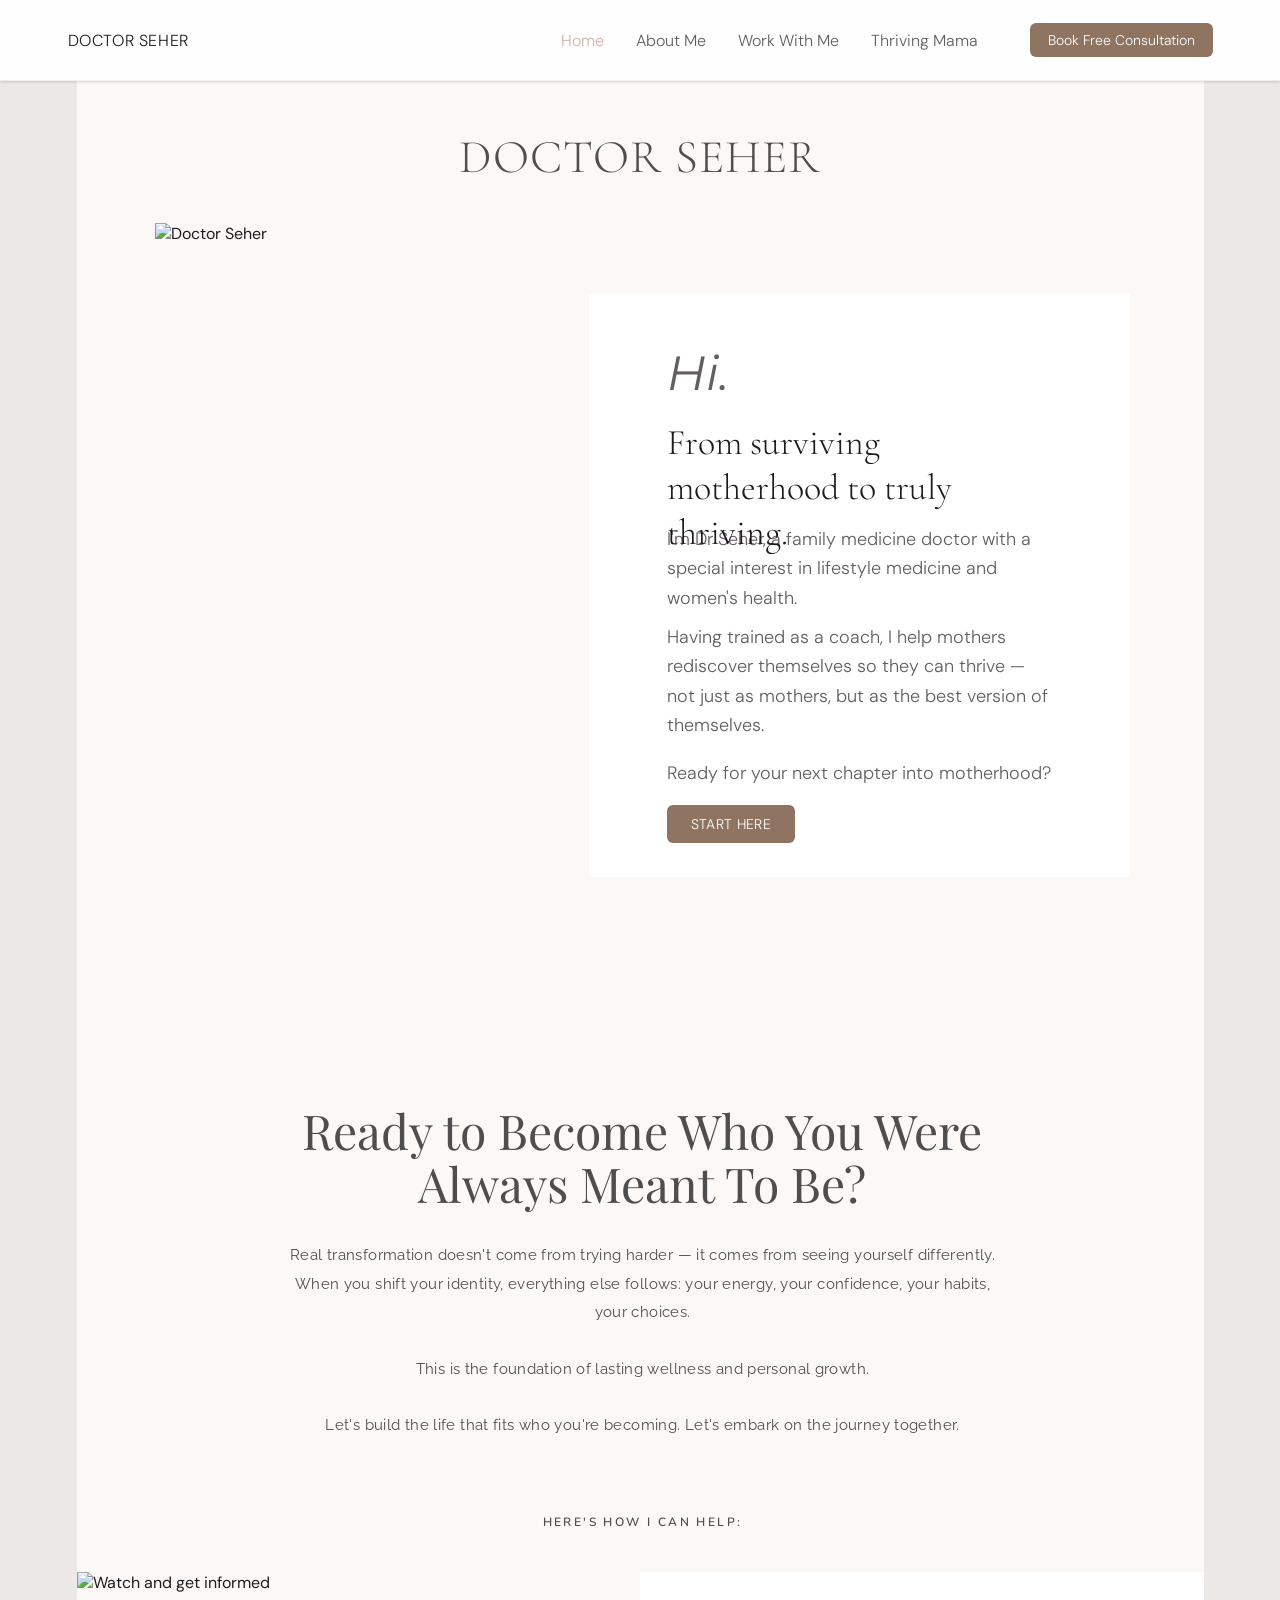
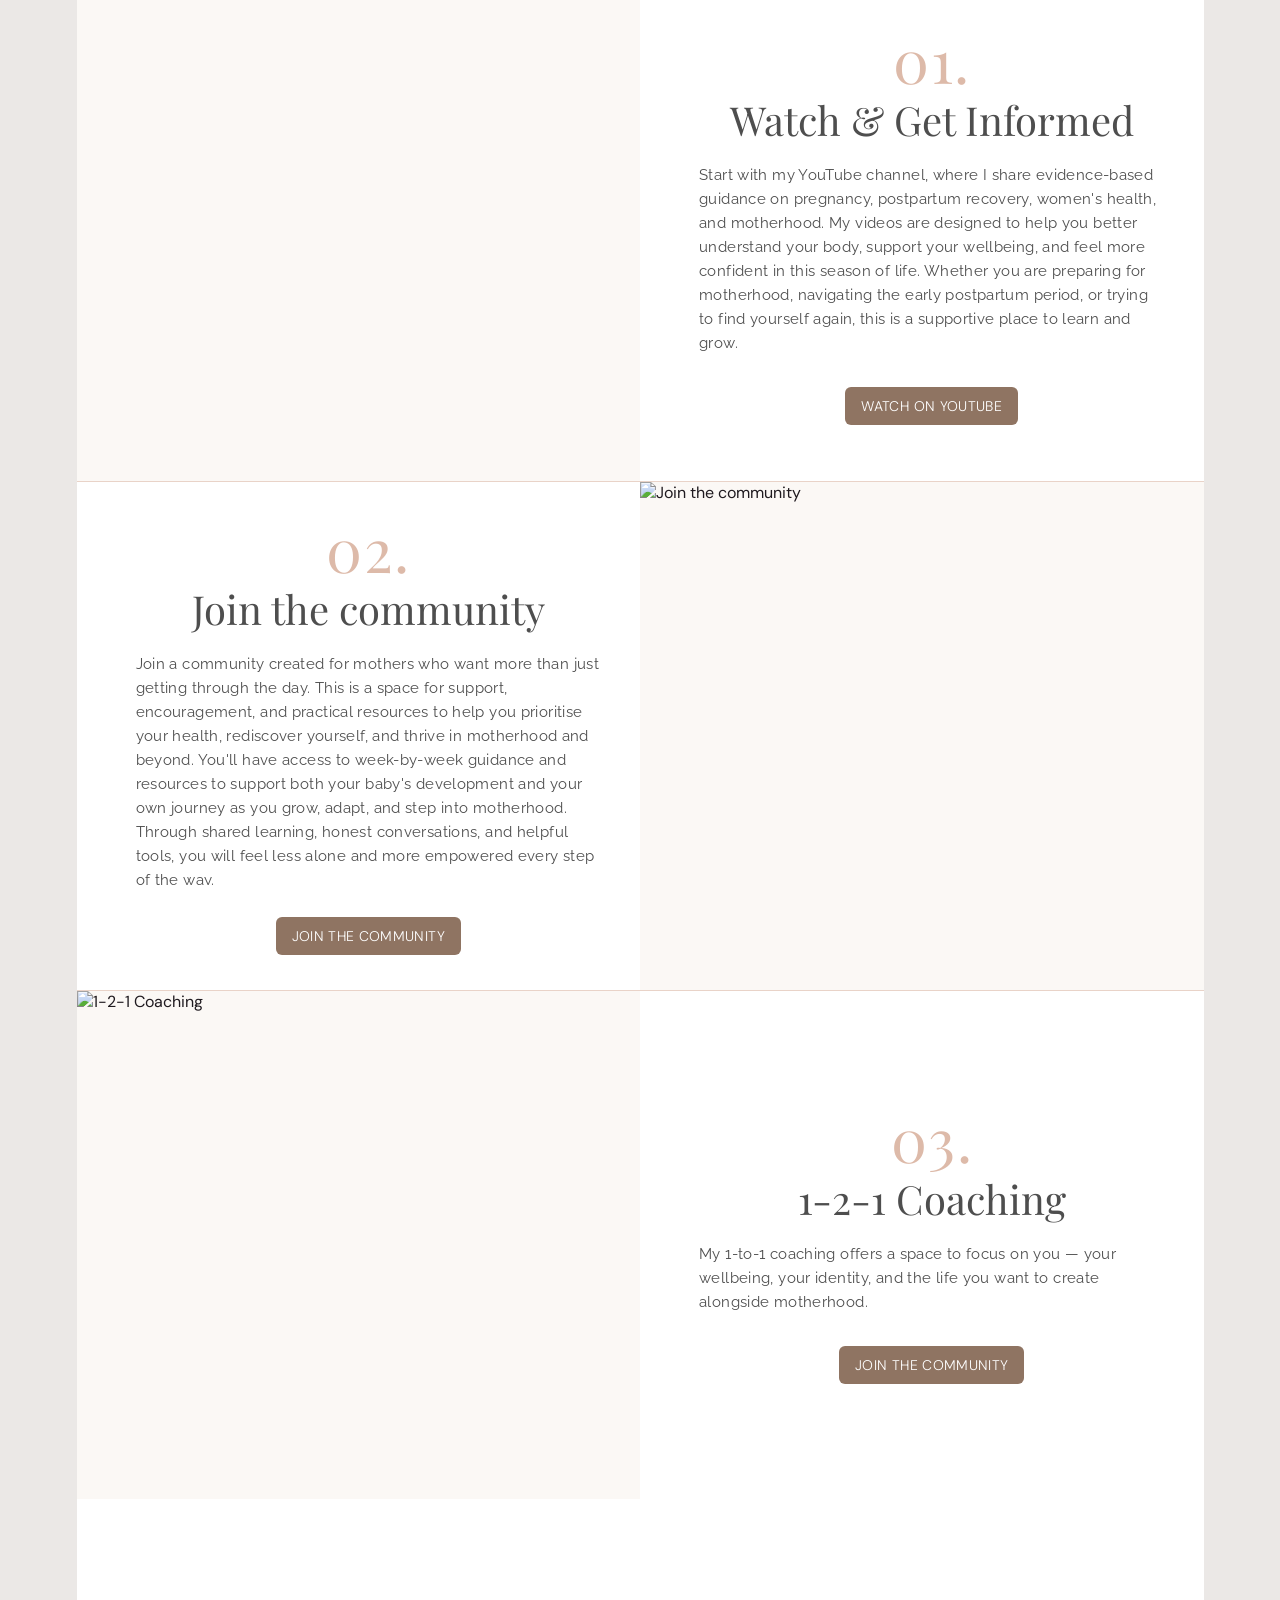
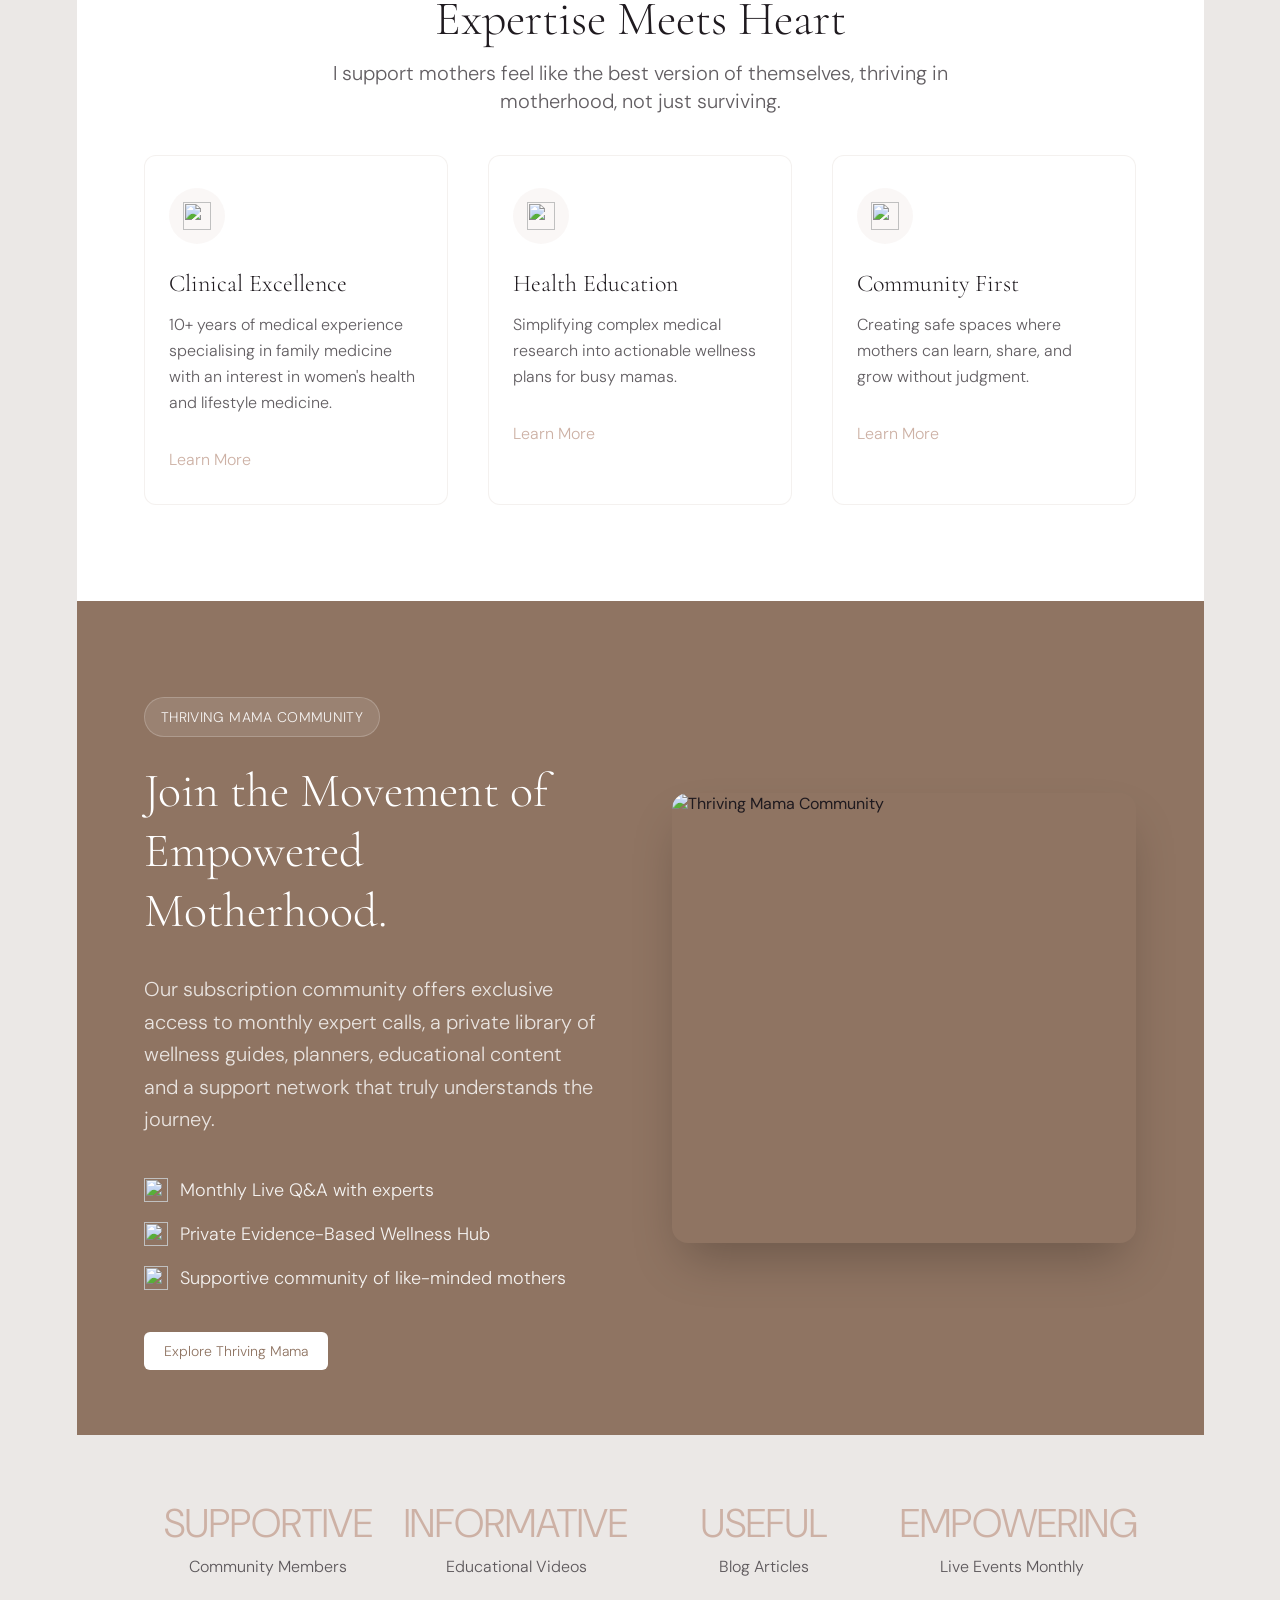
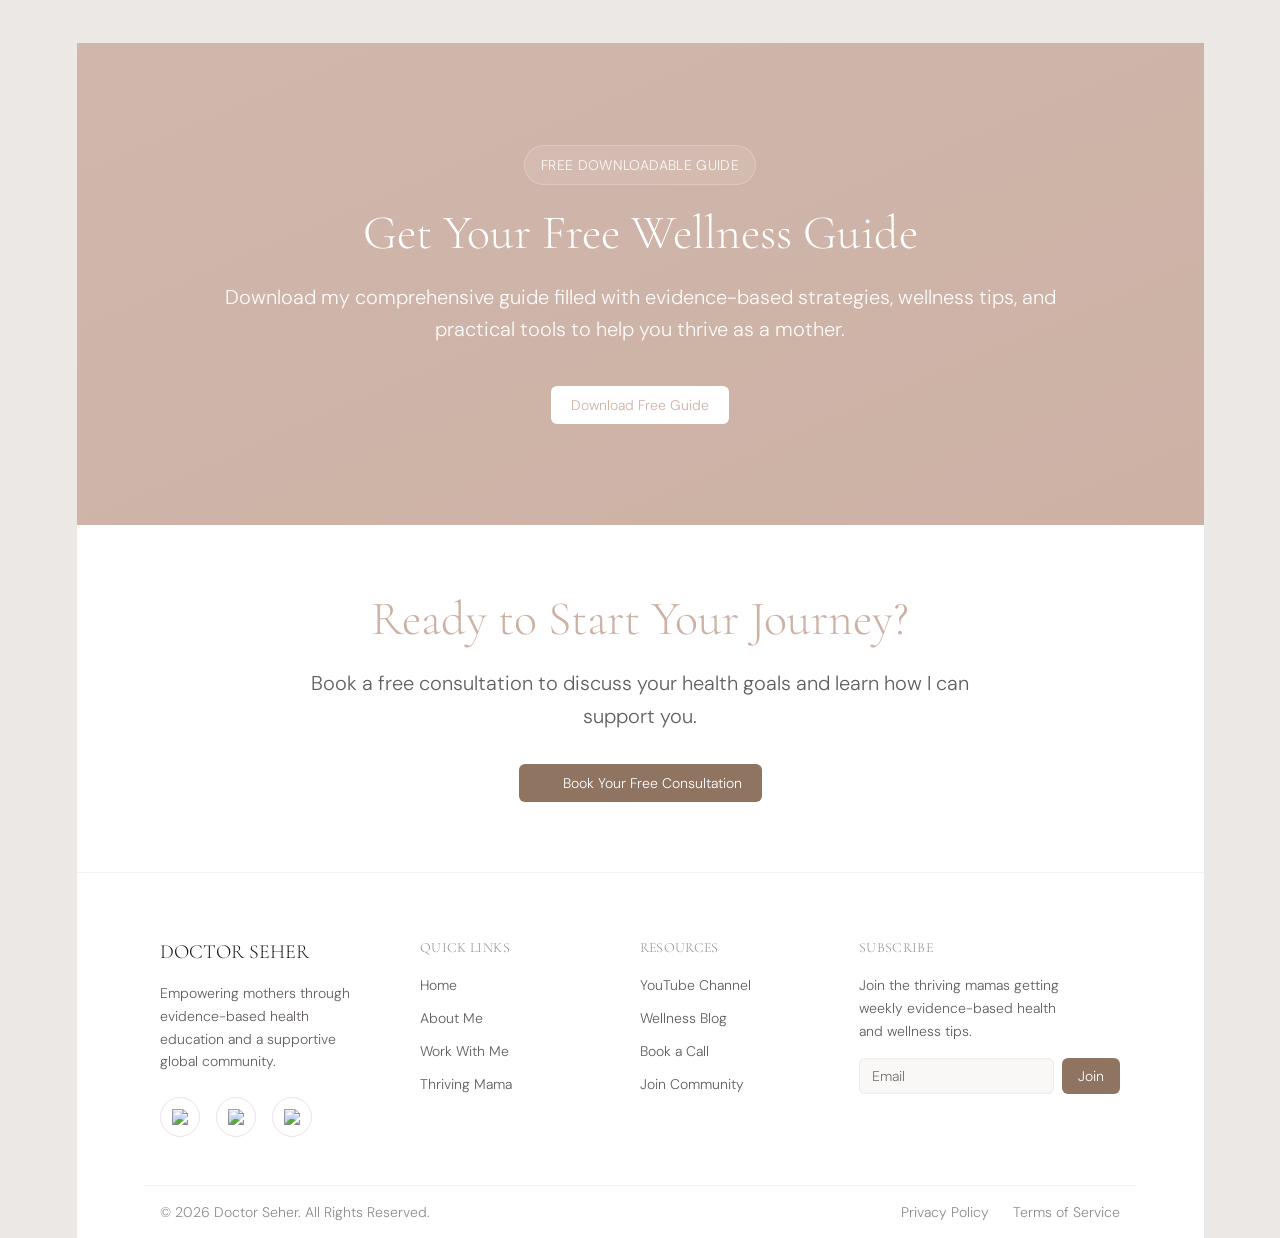
==== index.html @ 3bea87d0 "Add homepage for Doctor Seher website Implements the full homepage from Figma design including navig" ====
<!DOCTYPE html>
<html lang="en">
<head>
  <meta charset="UTF-8">
  <meta name="viewport" content="width=device-width, initial-scale=1.0">
  <title>Doctor Seher</title>
  <link rel="preconnect" href="https://fonts.googleapis.com">
  <link rel="preconnect" href="https://fonts.gstatic.com" crossorigin>
  <link href="https://fonts.googleapis.com/css2?family=Cormorant+Garamond:ital,wght@0,300;0,400;1,300&family=DM+Sans:ital,opsz,wght@0,9..40,300;0,9..40,400;1,9..40,300&family=Montserrat:ital,wght@1,400&family=Nunito:wght@600&family=Playfair+Display:wght@300;400&family=Raleway:wght@400&display=swap" rel="stylesheet">
  <style>
    *, *::before, *::after { margin: 0; padding: 0; box-sizing: border-box; }

    body {
      background: #ebe8e6;
      font-family: 'DM Sans', sans-serif;
      color: #1f1a1f;
    }

    a { text-decoration: none; }

    .page { width: 1127px; margin: 0 auto; }

    /* ── Navigation ─────────────────────────────────── */
    .nav {
      position: sticky;
      top: 0;
      z-index: 100;
      width: 100%;
      height: 81px;
      background: rgba(255,255,255,0.95);
      border-bottom: 1px solid rgba(143,116,98,0.1);
      box-shadow: 0 1px 3px rgba(0,0,0,0.1), 0 1px 2px rgba(0,0,0,0.06);
      display: flex;
      align-items: center;
      padding: 0 67.5px;
    }
    .nav-inner {
      width: 100%;
      display: flex;
      align-items: center;
      justify-content: space-between;
    }
    .nav-logo {
      font-family: 'DM Sans', sans-serif;
      font-weight: 300;
      font-size: 16px;
      color: #1f1a1f;
      letter-spacing: 0.6px;
    }
    .nav-links {
      display: flex;
      align-items: center;
      gap: 32px;
    }
    .nav-link {
      font-family: 'DM Sans', sans-serif;
      font-weight: 300;
      font-size: 16px;
      color: rgba(31,26,31,0.7);
    }
    .nav-link.active { color: #cdb1a5; }
    .nav-link-icon {
      display: flex;
      align-items: center;
      gap: 4px;
      font-family: 'DM Sans', sans-serif;
      font-weight: 300;
      font-size: 16px;
      color: rgba(31,26,31,0.7);
    }
    .nav-link-icon img { width: 16px; height: 16px; }
    .nav-cta {
      background: #8f7462;
      color: white;
      font-family: 'DM Sans', sans-serif;
      font-weight: 300;
      font-size: 14px;
      padding: 8px 18px;
      border-radius: 6px;
      white-space: nowrap;
    }

    /* ── Hero ────────────────────────────────────────── */
    .hero {
      height: 954px;
      background: #fbf8f5;
      display: flex;
      align-items: center;
      justify-content: center;
      overflow: hidden;
    }
    .hero-inner {
      position: relative;
      width: 1200px;
      height: 954px;
      flex-shrink: 0;
    }
    .hero-photo {
      position: absolute;
      left: 114.5px;
      top: 142px;
      width: 536px;
      height: 811px;
      overflow: hidden;
    }
    .hero-photo img {
      width: 100%;
      height: 100%;
      object-fit: cover;
    }
    .hero-site-name {
      position: absolute;
      left: 393px;
      top: 47px;
      width: 414px;
      text-align: center;
      font-family: 'Cormorant Garamond', serif;
      font-weight: 300;
      font-size: 47px;
      line-height: 58px;
      color: #4e4e4e;
      letter-spacing: 1.175px;
      text-transform: uppercase;
    }
    .hero-card {
      position: absolute;
      left: 548.5px;
      top: 213px;
      width: 541px;
      height: 583px;
      background: white;
      display: flex;
      align-items: center;
      justify-content: center;
    }
    .hero-card-content {
      position: relative;
      width: 480px;
      height: 571px;
    }
    .hero-hi {
      position: absolute;
      left: 48px;
      top: 49px;
      font-family: 'Montserrat', sans-serif;
      font-style: italic;
      font-size: 48px;
      line-height: 48px;
      color: rgba(31,26,31,0.7);
    }
    .hero-h2 {
      position: absolute;
      left: 47.5px;
      top: 120px;
      width: 384px;
      font-family: 'Cormorant Garamond', serif;
      font-weight: 300;
      font-size: 36px;
      line-height: 45px;
      color: #1f1a1f;
    }
    .hero-p1 {
      position: absolute;
      left: 47.5px;
      top: 225px;
      width: 378px;
      font-family: 'DM Sans', sans-serif;
      font-weight: 300;
      font-size: 18px;
      line-height: 29.25px;
      color: rgba(31,26,31,0.7);
    }
    .hero-p2 {
      position: absolute;
      left: 48px;
      top: 323px;
      width: 384px;
      font-family: 'DM Sans', sans-serif;
      font-weight: 300;
      font-size: 18px;
      line-height: 29.25px;
      color: rgba(31,26,31,0.7);
    }
    .hero-cta-label {
      position: absolute;
      left: 47.5px;
      top: 459px;
      font-family: 'DM Sans', sans-serif;
      font-weight: 300;
      font-size: 18px;
      line-height: 29.25px;
      color: rgba(31,26,31,0.7);
      white-space: nowrap;
    }
    .hero-btn {
      position: absolute;
      left: 47.5px;
      top: 505px;
      background: #8f7462;
      border-radius: 6px;
      padding: 10px 24px;
      color: white;
      font-family: 'DM Sans', sans-serif;
      font-weight: 300;
      font-size: 14px;
      letter-spacing: 0.35px;
      text-transform: uppercase;
      display: inline-block;
    }

    /* ── Intro ───────────────────────────────────────── */
    .intro {
      height: 537px;
      background: #fbf8f5;
      display: flex;
      align-items: center;
      justify-content: center;
    }
    .intro-inner {
      position: relative;
      width: 1200px;
      height: 537px;
      flex-shrink: 0;
    }
    .intro-h3 {
      position: absolute;
      left: 222px;
      top: 69px;
      width: 760px;
      text-align: center;
      font-family: 'Playfair Display', serif;
      font-weight: 400;
      font-size: 48px;
      line-height: 52.8px;
      color: #4e4e4e;
    }
    .intro-body {
      position: absolute;
      left: 247px;
      top: 206px;
      width: 711px;
      text-align: center;
      font-family: 'Raleway', sans-serif;
      font-size: 15px;
      letter-spacing: 0.375px;
      color: #4e4e4e;
    }
    .intro-body p { line-height: 28.5px; margin-bottom: 28px; }
    .intro-body p:last-child { margin-bottom: 0; }
    .intro-label {
      position: absolute;
      left: 485px;
      top: 478px;
      width: 235px;
      text-align: center;
      font-family: 'Nunito', sans-serif;
      font-weight: 600;
      font-size: 12px;
      color: #4e4e4e;
      letter-spacing: 2.4px;
      text-transform: uppercase;
      line-height: 19.2px;
    }

    /* ── Services ────────────────────────────────────── */
    .services {
      background: #fbf8f5;
      overflow: hidden;
    }

    /* Service row: alternating image + text panel */
    .service-row {
      display: flex;
      width: 100%;
      height: 509px;
      position: relative;
    }
    .service-row + .service-row { border-top: 1px solid #e9d3c8; }

    .service-panel {
      width: 50%;
      height: 509px;
      overflow: hidden;
      position: relative;
    }
    .service-panel img {
      width: 100%;
      height: 100%;
      object-fit: cover;
    }
    .service-text-panel {
      width: 50%;
      height: 509px;
      background: white;
      position: relative;
      display: flex;
      flex-direction: column;
      justify-content: center;
      padding: 36px 39px 36px 59px;
    }
    .service-number {
      font-family: 'Playfair Display', serif;
      font-size: 60px;
      line-height: 60px;
      color: #ddbaa9;
      letter-spacing: 1.5px;
      text-align: center;
      margin-bottom: 8px;
    }
    .service-title {
      font-family: 'Playfair Display', serif;
      font-weight: 300;
      font-size: 40px;
      line-height: 46px;
      color: #4e4e4e;
      text-align: center;
      margin-bottom: 20px;
    }
    .service-body {
      font-family: 'Raleway', sans-serif;
      font-size: 15px;
      line-height: 24px;
      color: #4e4e4e;
      letter-spacing: 0.375px;
      margin-bottom: 32px;
      overflow: hidden;
    }
    .service-btn {
      display: inline-block;
      align-self: center;
      background: #8f7462;
      border-radius: 6px;
      padding: 10px 16px;
      color: white;
      font-family: 'DM Sans', sans-serif;
      font-weight: 300;
      font-size: 14px;
      letter-spacing: 0.35px;
      text-transform: uppercase;
      text-align: center;
    }

    /* ── Expertise Section ───────────────────────────── */
    .expertise {
      background: white;
      padding: 96px 67.5px;
    }
    .expertise-header {
      text-align: center;
      margin-bottom: 40px;
    }
    .expertise-header h2 {
      font-family: 'Cormorant Garamond', serif;
      font-weight: 300;
      font-size: 48px;
      line-height: 48px;
      color: #1f1a1f;
      margin-bottom: 16px;
    }
    .expertise-header p {
      font-family: 'DM Sans', sans-serif;
      font-weight: 300;
      font-size: 20px;
      line-height: 28px;
      color: rgba(31,26,31,0.7);
      max-width: 653px;
      margin: 0 auto;
    }
    .cards {
      display: flex;
      gap: 40px;
    }
    .card {
      flex: 1;
      border: 1px solid rgba(143,116,98,0.1);
      border-radius: 12px;
      padding: 32px 24px;
      background: white;
      min-height: 312px;
      position: relative;
    }
    .card-icon {
      width: 56px;
      height: 56px;
      background: rgba(205,177,165,0.1);
      border-radius: 50%;
      display: flex;
      align-items: center;
      justify-content: center;
      margin-bottom: 24px;
    }
    .card-icon img { width: 28px; height: 28px; }
    .card h3 {
      font-family: 'Cormorant Garamond', serif;
      font-weight: 300;
      font-size: 24px;
      line-height: 32px;
      color: #1f1a1f;
      margin-bottom: 12px;
    }
    .card p {
      font-family: 'DM Sans', sans-serif;
      font-weight: 300;
      font-size: 16px;
      line-height: 26px;
      color: rgba(31,26,31,0.7);
      margin-bottom: 32px;
    }
    .card-link {
      display: inline-flex;
      align-items: center;
      gap: 4px;
      font-family: 'DM Sans', sans-serif;
      font-weight: 300;
      font-size: 16px;
      line-height: 24px;
      color: #cdb1a5;
    }
    .card-link img { width: 16px; height: 16px; }

    /* ── Thriving Mama Section ───────────────────────── */
    .thriving {
      background: #8f7462;
      position: relative;
      height: 834px;
      overflow: hidden;
    }
    .thriving-content {
      position: absolute;
      left: 67.5px;
      top: 96px;
      width: 464px;
    }
    .badge {
      display: inline-block;
      background: rgba(255,255,255,0.1);
      border: 1px solid rgba(255,255,255,0.2);
      border-radius: 9999px;
      padding: 10px 16px;
      font-family: 'DM Sans', sans-serif;
      font-weight: 300;
      font-size: 14px;
      color: rgba(255,255,255,0.9);
      letter-spacing: 0.35px;
      white-space: nowrap;
      margin-bottom: 24px;
    }
    .thriving h2 {
      font-family: 'Cormorant Garamond', serif;
      font-weight: 300;
      font-size: 48px;
      line-height: 60px;
      color: white;
      width: 406px;
      margin-bottom: 32px;
    }
    .thriving-desc {
      font-family: 'DM Sans', sans-serif;
      font-weight: 300;
      font-size: 20px;
      line-height: 32.5px;
      color: rgba(255,255,255,0.8);
      width: 453px;
      margin-bottom: 40px;
    }
    .thriving-list {
      list-style: none;
      display: flex;
      flex-direction: column;
      gap: 16px;
      margin-bottom: 40px;
    }
    .thriving-list li {
      display: flex;
      align-items: center;
      gap: 12px;
      font-family: 'DM Sans', sans-serif;
      font-weight: 300;
      font-size: 18px;
      line-height: 28px;
      color: rgba(255,255,255,0.9);
    }
    .thriving-list li img { width: 24px; height: 24px; flex-shrink: 0; }
    .btn-white {
      display: inline-block;
      background: white;
      border-radius: 6px;
      padding: 10px 20px;
      color: #8f7462;
      font-family: 'DM Sans', sans-serif;
      font-weight: 300;
      font-size: 14px;
    }
    .thriving-image {
      position: absolute;
      right: 67.5px;
      top: 192px;
      width: 464px;
      height: 450px;
      border-radius: 16px;
      overflow: hidden;
      box-shadow: 0 25px 50px -12px rgba(0,0,0,0.25);
    }
    .thriving-image img {
      width: 100%;
      height: 100%;
      object-fit: cover;
    }

    /* ── Stats ───────────────────────────────────────── */
    .stats {
      background: #ebe8e6;
      height: 208px;
      display: flex;
      align-items: center;
      justify-content: space-around;
      padding: 0 67.5px;
    }
    .stat { text-align: center; width: 224px; }
    .stat-value {
      font-family: 'DM Sans', sans-serif;
      font-weight: 300;
      font-size: 40px;
      line-height: 48px;
      color: #cdb1a5;
      margin-bottom: 8px;
    }
    .stat-label {
      font-family: 'DM Sans', sans-serif;
      font-weight: 300;
      font-size: 16px;
      line-height: 24px;
      color: rgba(31,26,31,0.7);
    }

    /* ── Free Guide ──────────────────────────────────── */
    .guide {
      background: linear-gradient(156.84deg, rgba(205,177,165,0.9) 0%, rgb(205,177,165) 100%);
      padding: 96px 115.5px;
      text-align: center;
      min-height: 482px;
      display: flex;
      flex-direction: column;
      align-items: center;
      justify-content: center;
    }
    .guide-badge {
      display: inline-block;
      background: rgba(255,255,255,0.1);
      border: 1px solid rgba(255,255,255,0.2);
      border-radius: 9999px;
      padding: 10px 16px;
      font-family: 'DM Sans', sans-serif;
      font-weight: 300;
      font-size: 14px;
      color: rgba(255,255,255,0.9);
      letter-spacing: 0.35px;
      margin-bottom: 24px;
    }
    .guide h2 {
      font-family: 'Cormorant Garamond', serif;
      font-weight: 300;
      font-size: 48px;
      line-height: 48px;
      color: white;
      margin-bottom: 24px;
    }
    .guide p {
      font-family: 'DM Sans', sans-serif;
      font-weight: 300;
      font-size: 20px;
      line-height: 32.5px;
      color: white;
      max-width: 836px;
      margin: 0 auto 40px;
      opacity: 0.95;
    }
    .btn-white-pink {
      display: inline-block;
      background: white;
      border-radius: 6px;
      padding: 10px 20px;
      color: #cdb1a5;
      font-family: 'DM Sans', sans-serif;
      font-weight: 300;
      font-size: 14px;
    }

    /* ── CTA ─────────────────────────────────────────── */
    .cta {
      background: white;
      min-height: 347px;
      display: flex;
      flex-direction: column;
      align-items: center;
      justify-content: center;
      text-align: center;
      padding: 64px 67.5px;
    }
    .cta h2 {
      font-family: 'Cormorant Garamond', serif;
      font-weight: 300;
      font-size: 48px;
      line-height: 48px;
      color: #cdb1a5;
      margin-bottom: 24px;
    }
    .cta p {
      font-family: 'DM Sans', sans-serif;
      font-weight: 300;
      font-size: 20px;
      line-height: 32.5px;
      color: rgba(31,26,31,0.7);
      max-width: 661px;
      margin-bottom: 32px;
    }
    .btn-brown {
      display: inline-flex;
      align-items: center;
      gap: 8px;
      background: #8f7462;
      border-radius: 6px;
      padding: 10px 20px;
      color: white;
      font-family: 'DM Sans', sans-serif;
      font-weight: 300;
      font-size: 14px;
      white-space: nowrap;
    }
    .btn-brown img { width: 16px; height: 16px; }

    /* ── Footer ──────────────────────────────────────── */
    .footer {
      background: white;
      border-top: 1px solid rgba(143,116,98,0.1);
      padding: 65px 67.5px 0;
    }
    .footer-top {
      display: flex;
      gap: 48px;
      padding: 0 16px 48px;
    }
    .footer-brand { width: 212px; flex-shrink: 0; }
    .footer-brand-name {
      font-family: 'Cormorant Garamond', serif;
      font-weight: 300;
      font-size: 20px;
      line-height: 28px;
      color: #1f1a1f;
      margin-bottom: 16px;
    }
    .footer-brand-text {
      font-family: 'DM Sans', sans-serif;
      font-weight: 300;
      font-size: 14px;
      line-height: 22.75px;
      color: rgba(31,26,31,0.7);
      width: 190px;
      margin-bottom: 24px;
    }
    .footer-socials { display: flex; gap: 16px; }
    .footer-social {
      width: 40px;
      height: 40px;
      border: 1px solid rgba(143,116,98,0.2);
      border-radius: 50%;
      display: flex;
      align-items: center;
      justify-content: center;
    }
    .footer-social img { width: 16px; height: 16px; }
    .footer-col { flex: 1; }
    .footer-col-title {
      font-family: 'Cormorant Garamond', serif;
      font-weight: 300;
      font-size: 14px;
      line-height: 20px;
      color: rgba(31,26,31,0.5);
      letter-spacing: 0.35px;
      text-transform: uppercase;
      margin-bottom: 16px;
    }
    .footer-links { list-style: none; display: flex; flex-direction: column; gap: 12px; }
    .footer-links a {
      font-family: 'DM Sans', sans-serif;
      font-weight: 300;
      font-size: 14px;
      line-height: 20px;
      color: rgba(31,26,31,0.7);
    }
    .footer-subscribe-text {
      font-family: 'DM Sans', sans-serif;
      font-weight: 300;
      font-size: 14px;
      line-height: 22.75px;
      color: rgba(31,26,31,0.7);
      width: 212px;
      margin-bottom: 16px;
    }
    .footer-form { display: flex; gap: 8px; }
    .footer-input {
      flex: 1;
      height: 36px;
      background: #faf8f6;
      border: 1px solid rgba(205,177,165,0.2);
      border-radius: 6px;
      padding: 4px 12px;
      font-family: 'DM Sans', sans-serif;
      font-weight: 300;
      font-size: 14px;
      color: #1f1a1f;
      outline: none;
    }
    .footer-submit {
      background: #8f7462;
      border: none;
      border-radius: 6px;
      padding: 8px 16px;
      color: white;
      font-family: 'DM Sans', sans-serif;
      font-weight: 300;
      font-size: 14px;
      cursor: pointer;
    }
    .footer-bottom {
      border-top: 1px solid rgba(143,116,98,0.1);
      padding: 16px 16px;
      display: flex;
      justify-content: space-between;
      align-items: center;
    }
    .footer-copy {
      font-family: 'DM Sans', sans-serif;
      font-weight: 300;
      font-size: 14px;
      line-height: 20px;
      color: rgba(31,26,31,0.5);
    }
    .footer-legal { display: flex; gap: 24px; }
    .footer-legal a {
      font-family: 'DM Sans', sans-serif;
      font-weight: 300;
      font-size: 14px;
      line-height: 20px;
      color: rgba(31,26,31,0.5);
    }
  </style>
</head>
<body>

<!-- Navigation -->
<nav class="nav">
  <div class="nav-inner">
    <a href="#" class="nav-logo">DOCTOR SEHER</a>
    <div class="nav-links">
      <a href="#" class="nav-link active">Home</a>
      <a href="#" class="nav-link">About Me</a>
      <a href="#" class="nav-link">Work With Me</a>
      <span class="nav-link-icon">
        Thriving Mama
        <img src="https://www.figma.com/api/mcp/asset/64d3b38a-44be-4c57-8cdf-ad52d27dc9a1" alt="">
      </span>
      <a href="#" class="nav-cta">Book Free Consultation</a>
    </div>
  </div>
</nav>

<div class="page">

  <!-- Hero -->
  <section class="hero">
    <div class="hero-inner">
      <div class="hero-photo">
        <img src="https://www.figma.com/api/mcp/asset/5a1dff4b-1595-4fda-b20a-e1faed4e89bb" alt="Doctor Seher">
      </div>
      <div class="hero-site-name">DOCTOR SEHER</div>
      <div class="hero-card">
        <div class="hero-card-content">
          <p class="hero-hi">Hi.</p>
          <p class="hero-h2">From surviving motherhood to truly thriving.</p>
          <p class="hero-p1">I'm Dr Seher, a family medicine doctor with a special interest in lifestyle medicine and women's health.</p>
          <p class="hero-p2">Having trained as a coach, I help mothers rediscover themselves so they can thrive — not just as mothers, but as the best version of themselves.</p>
          <p class="hero-cta-label">Ready for your next chapter into motherhood?</p>
          <a href="#" class="hero-btn">Start Here</a>
        </div>
      </div>
    </div>
  </section>

  <!-- Intro -->
  <section class="intro">
    <div class="intro-inner">
      <h2 class="intro-h3">Ready to Become Who You Were<br>Always Meant To Be?</h2>
      <div class="intro-body">
        <p>Real transformation doesn't come from trying harder — it comes from seeing yourself differently.<br>
        When you shift your identity, everything else follows: your energy, your confidence, your habits, your choices.</p>
        <p>This is the foundation of lasting wellness and personal growth.</p>
        <p>Let's build the life that fits who you're becoming. Let's embark on the journey together.</p>
      </div>
      <p class="intro-label">HERE'S HOW I CAN HELP:</p>
    </div>
  </section>

  <!-- Services -->
  <section class="services">
    <!-- 01: Watch & Get Informed -->
    <div class="service-row">
      <div class="service-panel">
        <img src="https://www.figma.com/api/mcp/asset/02c8b585-e8e2-4948-a90f-c40a31fa6b47" alt="Watch and get informed">
      </div>
      <div class="service-text-panel">
        <p class="service-number">01.</p>
        <p class="service-title">Watch &amp; Get Informed</p>
        <p class="service-body">Start with my YouTube channel, where I share evidence-based guidance on pregnancy, postpartum recovery, women's health, and motherhood. My videos are designed to help you better understand your body, support your wellbeing, and feel more confident in this season of life. Whether you are preparing for motherhood, navigating the early postpartum period, or trying to find yourself again, this is a supportive place to learn and grow.</p>
        <a href="#" class="service-btn">WATCH ON YOUTUBE</a>
      </div>
    </div>

    <!-- 02: Join the Community -->
    <div class="service-row">
      <div class="service-text-panel">
        <p class="service-number">02.</p>
        <p class="service-title">Join the community</p>
        <p class="service-body">Join a community created for mothers who want more than just getting through the day. This is a space for support, encouragement, and practical resources to help you prioritise your health, rediscover yourself, and thrive in motherhood and beyond. You'll have access to week-by-week guidance and resources to support both your baby's development and your own journey as you grow, adapt, and step into motherhood. Through shared learning, honest conversations, and helpful tools, you will feel less alone and more empowered every step of the way.</p>
        <a href="#" class="service-btn">JOIN THE COMMUNITY</a>
      </div>
      <div class="service-panel">
        <img src="https://www.figma.com/api/mcp/asset/c2bc5699-2acc-48e2-b9da-c254c1e3523d" alt="Join the community">
      </div>
    </div>

    <!-- 03: 1-2-1 Coaching -->
    <div class="service-row">
      <div class="service-panel">
        <img src="https://www.figma.com/api/mcp/asset/68bca47c-1f6e-4c69-823a-0e711152a8a1" alt="1-2-1 Coaching">
      </div>
      <div class="service-text-panel">
        <p class="service-number">03.</p>
        <p class="service-title">1-2-1 Coaching</p>
        <p class="service-body">My 1-to-1 coaching offers a space to focus on you — your wellbeing, your identity, and the life you want to create alongside motherhood.</p>
        <a href="#" class="service-btn">JOIN THE COMMUNITY</a>
      </div>
    </div>
  </section>

  <!-- Expertise -->
  <section class="expertise">
    <div class="expertise-header">
      <h2>Expertise Meets Heart</h2>
      <p>I support mothers feel like the best version of themselves, thriving in motherhood, not just surviving.</p>
    </div>
    <div class="cards">
      <div class="card">
        <div class="card-icon">
          <img src="https://www.figma.com/api/mcp/asset/6da632bd-54d4-4cac-bf27-6a68f2fce296" alt="">
        </div>
        <h3>Clinical Excellence</h3>
        <p>10+ years of medical experience specialising in family medicine with an interest in women's health and lifestyle medicine.</p>
        <a href="#" class="card-link">
          Learn More
          <img src="https://www.figma.com/api/mcp/asset/dc60ceb5-9ef9-4b9a-98d4-906e0eef2914" alt="">
        </a>
      </div>
      <div class="card">
        <div class="card-icon">
          <img src="https://www.figma.com/api/mcp/asset/6f5d30d5-ffc8-463e-9bb5-fd5c862a7906" alt="">
        </div>
        <h3>Health Education</h3>
        <p>Simplifying complex medical research into actionable wellness plans for busy mamas.</p>
        <a href="#" class="card-link">
          Learn More
          <img src="https://www.figma.com/api/mcp/asset/dc60ceb5-9ef9-4b9a-98d4-906e0eef2914" alt="">
        </a>
      </div>
      <div class="card">
        <div class="card-icon">
          <img src="https://www.figma.com/api/mcp/asset/4d8b9dc8-6bf9-4c1b-89d0-27cdfb7f567d" alt="">
        </div>
        <h3>Community First</h3>
        <p>Creating safe spaces where mothers can learn, share, and grow without judgment.</p>
        <a href="#" class="card-link">
          Learn More
          <img src="https://www.figma.com/api/mcp/asset/dc60ceb5-9ef9-4b9a-98d4-906e0eef2914" alt="">
        </a>
      </div>
    </div>
  </section>

  <!-- Thriving Mama -->
  <section class="thriving">
    <div class="thriving-content">
      <span class="badge">THRIVING MAMA COMMUNITY</span>
      <h2>Join the Movement of Empowered Motherhood.</h2>
      <p class="thriving-desc">Our subscription community offers exclusive access to monthly expert calls, a private library of wellness guides, planners, educational content and a support network that truly understands the journey.</p>
      <ul class="thriving-list">
        <li>
          <img src="https://www.figma.com/api/mcp/asset/70f18fdf-c8a1-435a-bd41-de6a12413266" alt="">
          Monthly Live Q&amp;A with experts
        </li>
        <li>
          <img src="https://www.figma.com/api/mcp/asset/70f18fdf-c8a1-435a-bd41-de6a12413266" alt="">
          Private Evidence-Based Wellness Hub
        </li>
        <li>
          <img src="https://www.figma.com/api/mcp/asset/70f18fdf-c8a1-435a-bd41-de6a12413266" alt="">
          Supportive community of like-minded mothers
        </li>
      </ul>
      <a href="#" class="btn-white">Explore Thriving Mama</a>
    </div>
    <div class="thriving-image">
      <img src="https://www.figma.com/api/mcp/asset/b14d415e-52bf-4f01-afb2-864f0b43198c" alt="Thriving Mama Community">
    </div>
  </section>

  <!-- Stats -->
  <section class="stats">
    <div class="stat">
      <p class="stat-value">SUPPORTIVE</p>
      <p class="stat-label">Community Members</p>
    </div>
    <div class="stat">
      <p class="stat-value">INFORMATIVE</p>
      <p class="stat-label">Educational Videos</p>
    </div>
    <div class="stat">
      <p class="stat-value">USEFUL</p>
      <p class="stat-label">Blog Articles</p>
    </div>
    <div class="stat">
      <p class="stat-value">EMPOWERING</p>
      <p class="stat-label">Live Events Monthly</p>
    </div>
  </section>

  <!-- Free Guide -->
  <section class="guide">
    <span class="guide-badge">FREE DOWNLOADABLE GUIDE</span>
    <h2>Get Your Free Wellness Guide</h2>
    <p>Download my comprehensive guide filled with evidence-based strategies, wellness tips, and practical tools to help you thrive as a mother.</p>
    <a href="#" class="btn-white-pink">Download Free Guide</a>
  </section>

  <!-- CTA -->
  <section class="cta">
    <h2>Ready to Start Your Journey?</h2>
    <p>Book a free consultation to discuss your health goals and learn how I can support you.</p>
    <a href="#" class="btn-brown">
      <img src="https://www.figma.com/api/mcp/asset/34260d18-8dfd-4a74-83ba-cff8ec0ca9c1" alt="">
      Book Your Free Consultation
    </a>
  </section>

  <!-- Footer -->
  <footer class="footer">
    <div class="footer-top">
      <div class="footer-brand">
        <p class="footer-brand-name">DOCTOR SEHER</p>
        <p class="footer-brand-text">Empowering mothers through evidence-based health education and a supportive global community.</p>
        <div class="footer-socials">
          <a href="#" class="footer-social">
            <img src="https://www.figma.com/api/mcp/asset/1e816a80-fbfd-473b-8271-a242bd94a0cb" alt="Instagram">
          </a>
          <a href="#" class="footer-social">
            <img src="https://www.figma.com/api/mcp/asset/6bbbc8e2-0bde-4433-ba21-ac2a903f9bc9" alt="YouTube">
          </a>
          <a href="#" class="footer-social">
            <img src="https://www.figma.com/api/mcp/asset/68cd81a1-ae4e-41bf-829a-a4adc2d47d66" alt="Social">
          </a>
        </div>
      </div>

      <div class="footer-col">
        <p class="footer-col-title">Quick Links</p>
        <ul class="footer-links">
          <li><a href="#">Home</a></li>
          <li><a href="#">About Me</a></li>
          <li><a href="#">Work With Me</a></li>
          <li><a href="#">Thriving Mama</a></li>
        </ul>
      </div>

      <div class="footer-col">
        <p class="footer-col-title">Resources</p>
        <ul class="footer-links">
          <li><a href="#">YouTube Channel</a></li>
          <li><a href="#">Wellness Blog</a></li>
          <li><a href="#">Book a Call</a></li>
          <li><a href="#">Join Community</a></li>
        </ul>
      </div>

      <div class="footer-col">
        <p class="footer-col-title">Subscribe</p>
        <p class="footer-subscribe-text">Join the thriving mamas getting weekly evidence-based health and wellness tips.</p>
        <form class="footer-form" onsubmit="return false;">
          <input class="footer-input" type="email" placeholder="Email">
          <button class="footer-submit" type="submit">Join</button>
        </form>
      </div>
    </div>

    <div class="footer-bottom">
      <p class="footer-copy">© 2026 Doctor Seher. All Rights Reserved.</p>
      <div class="footer-legal">
        <a href="#">Privacy Policy</a>
        <a href="#">Terms of Service</a>
      </div>
    </div>
  </footer>

</div><!-- /.page -->
</body>
</html>
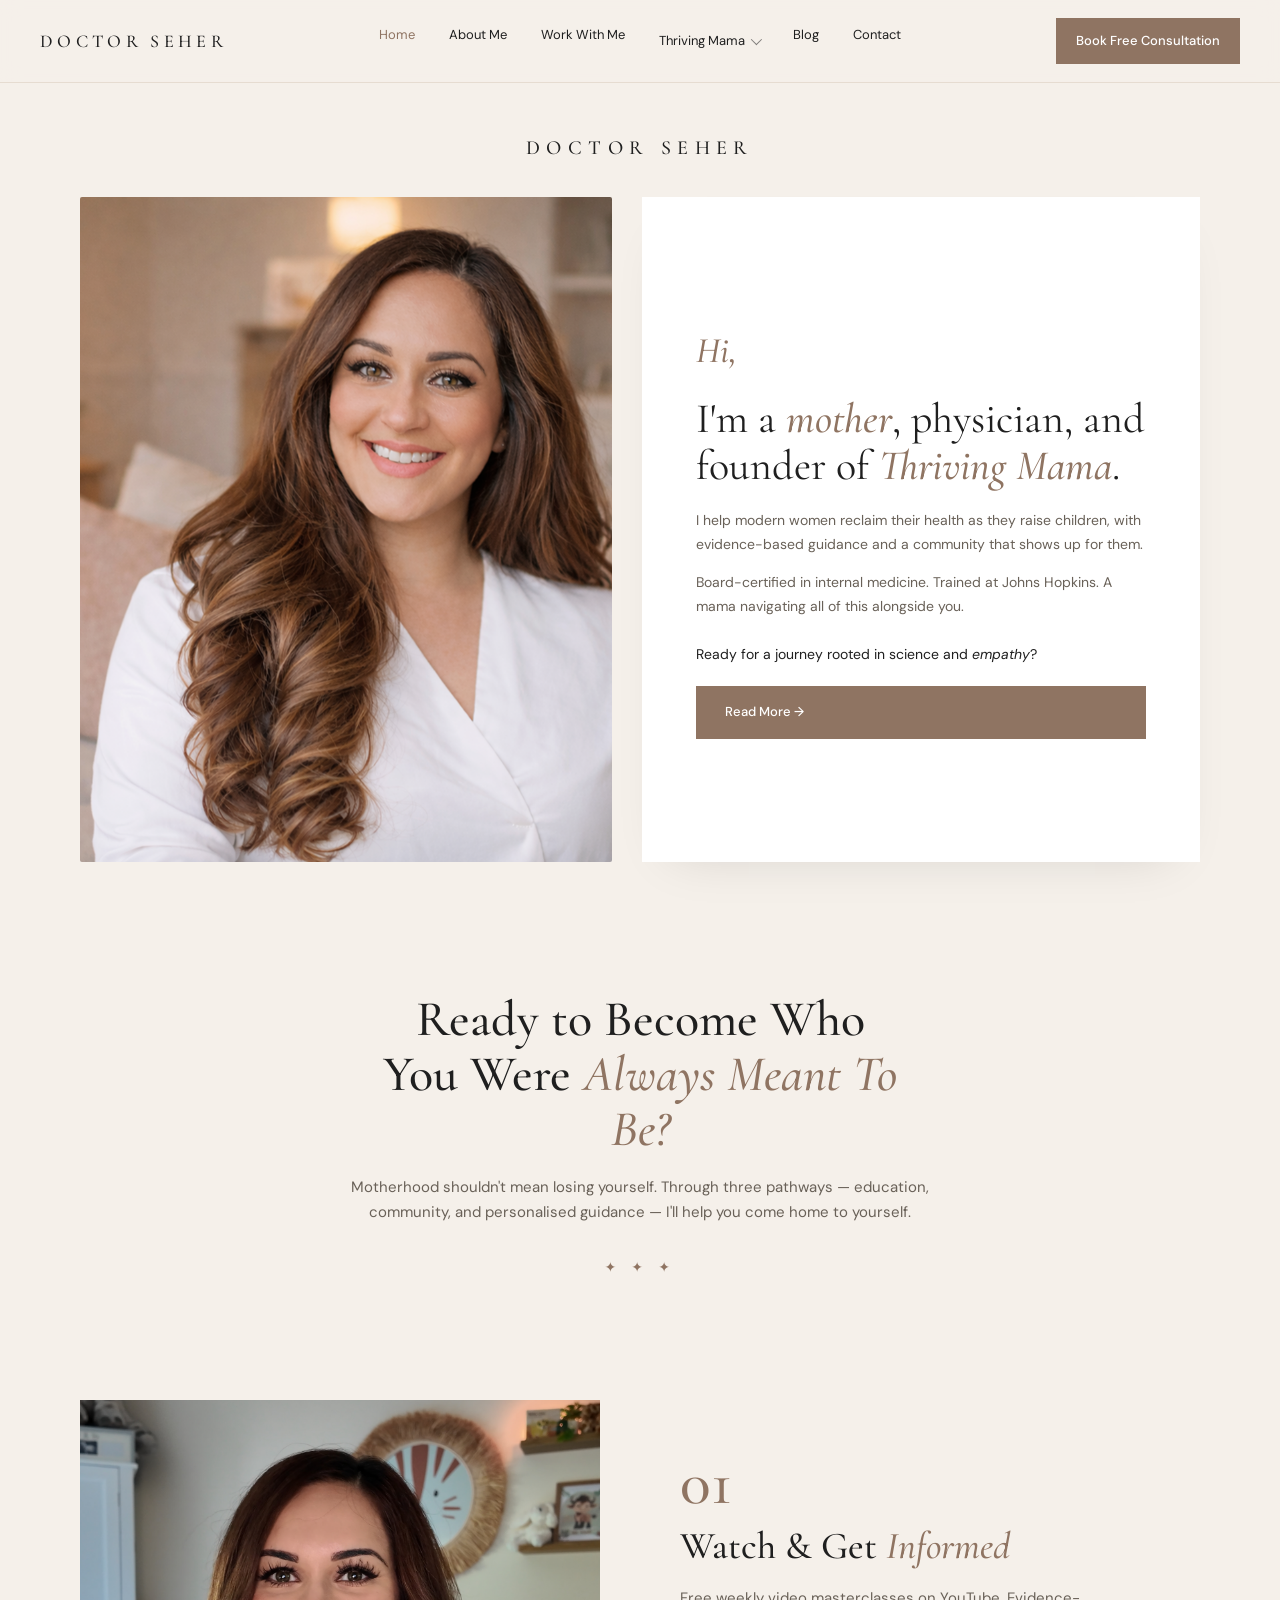
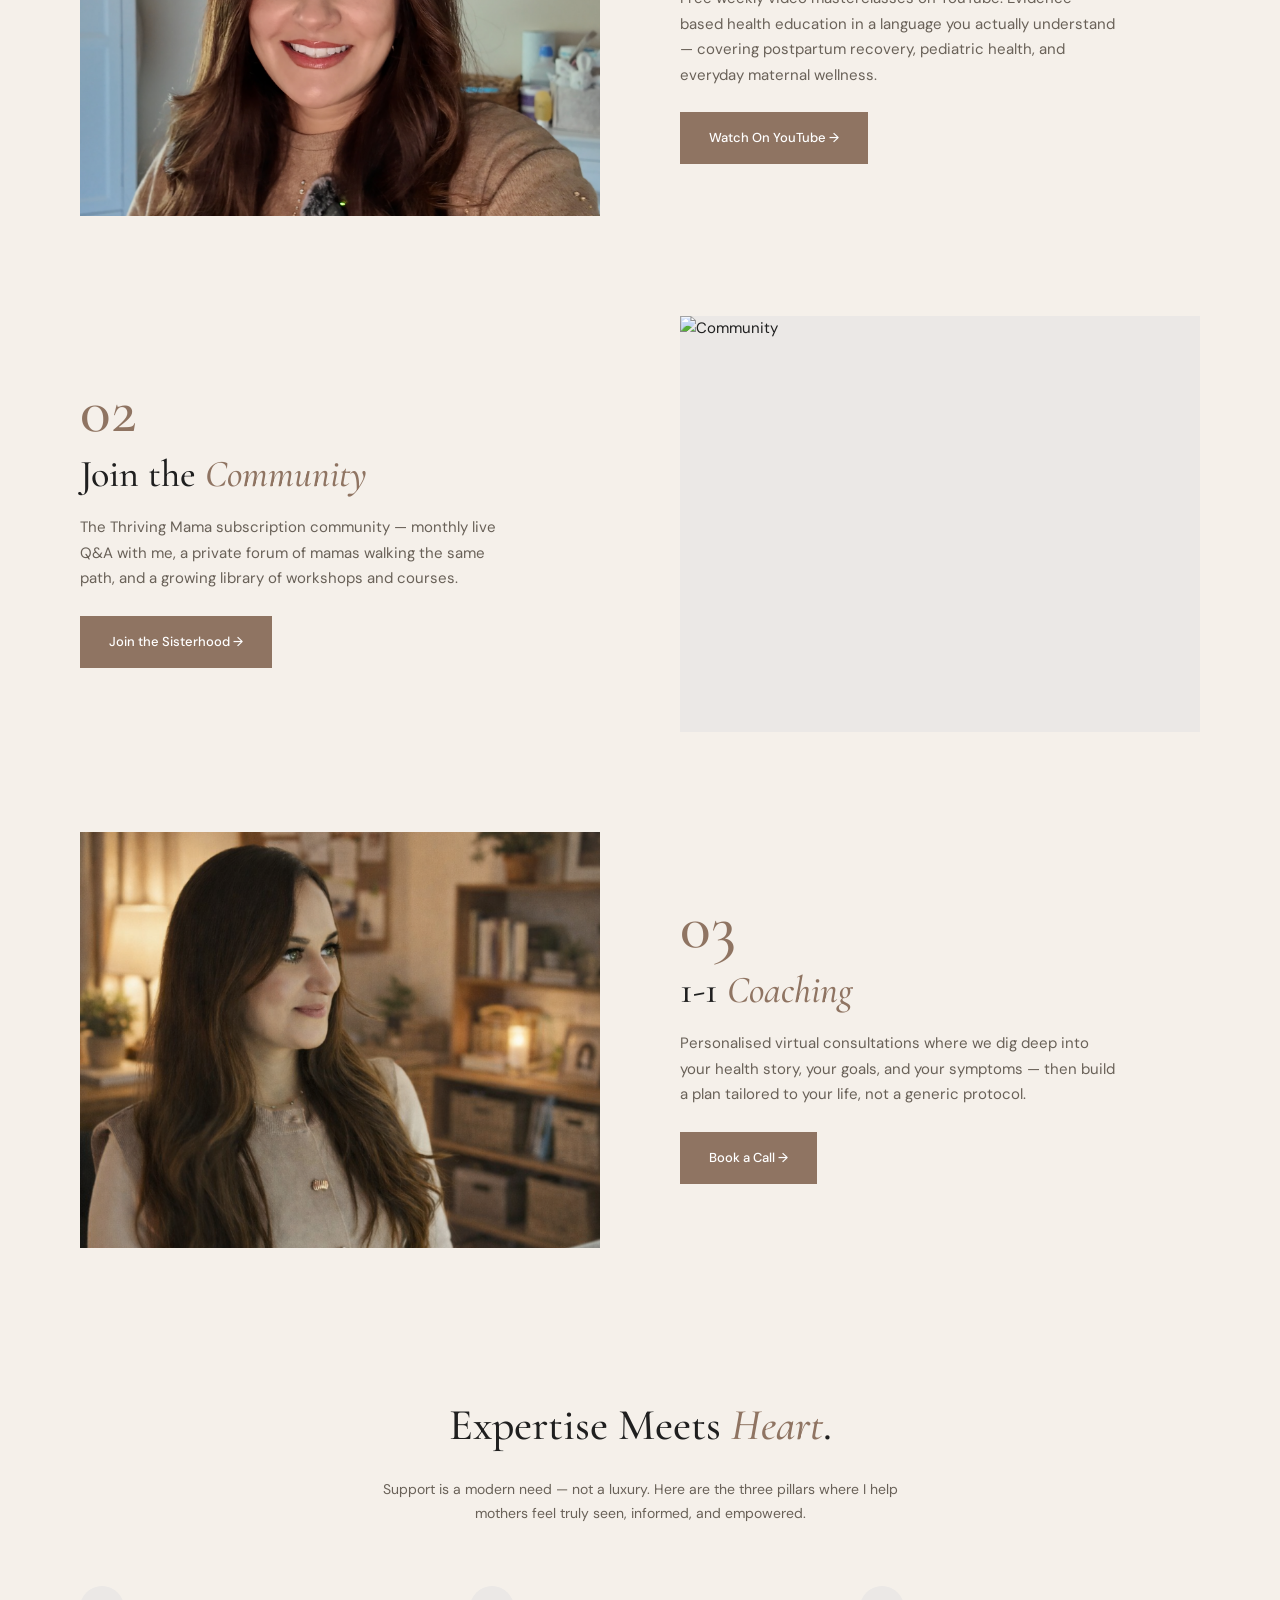
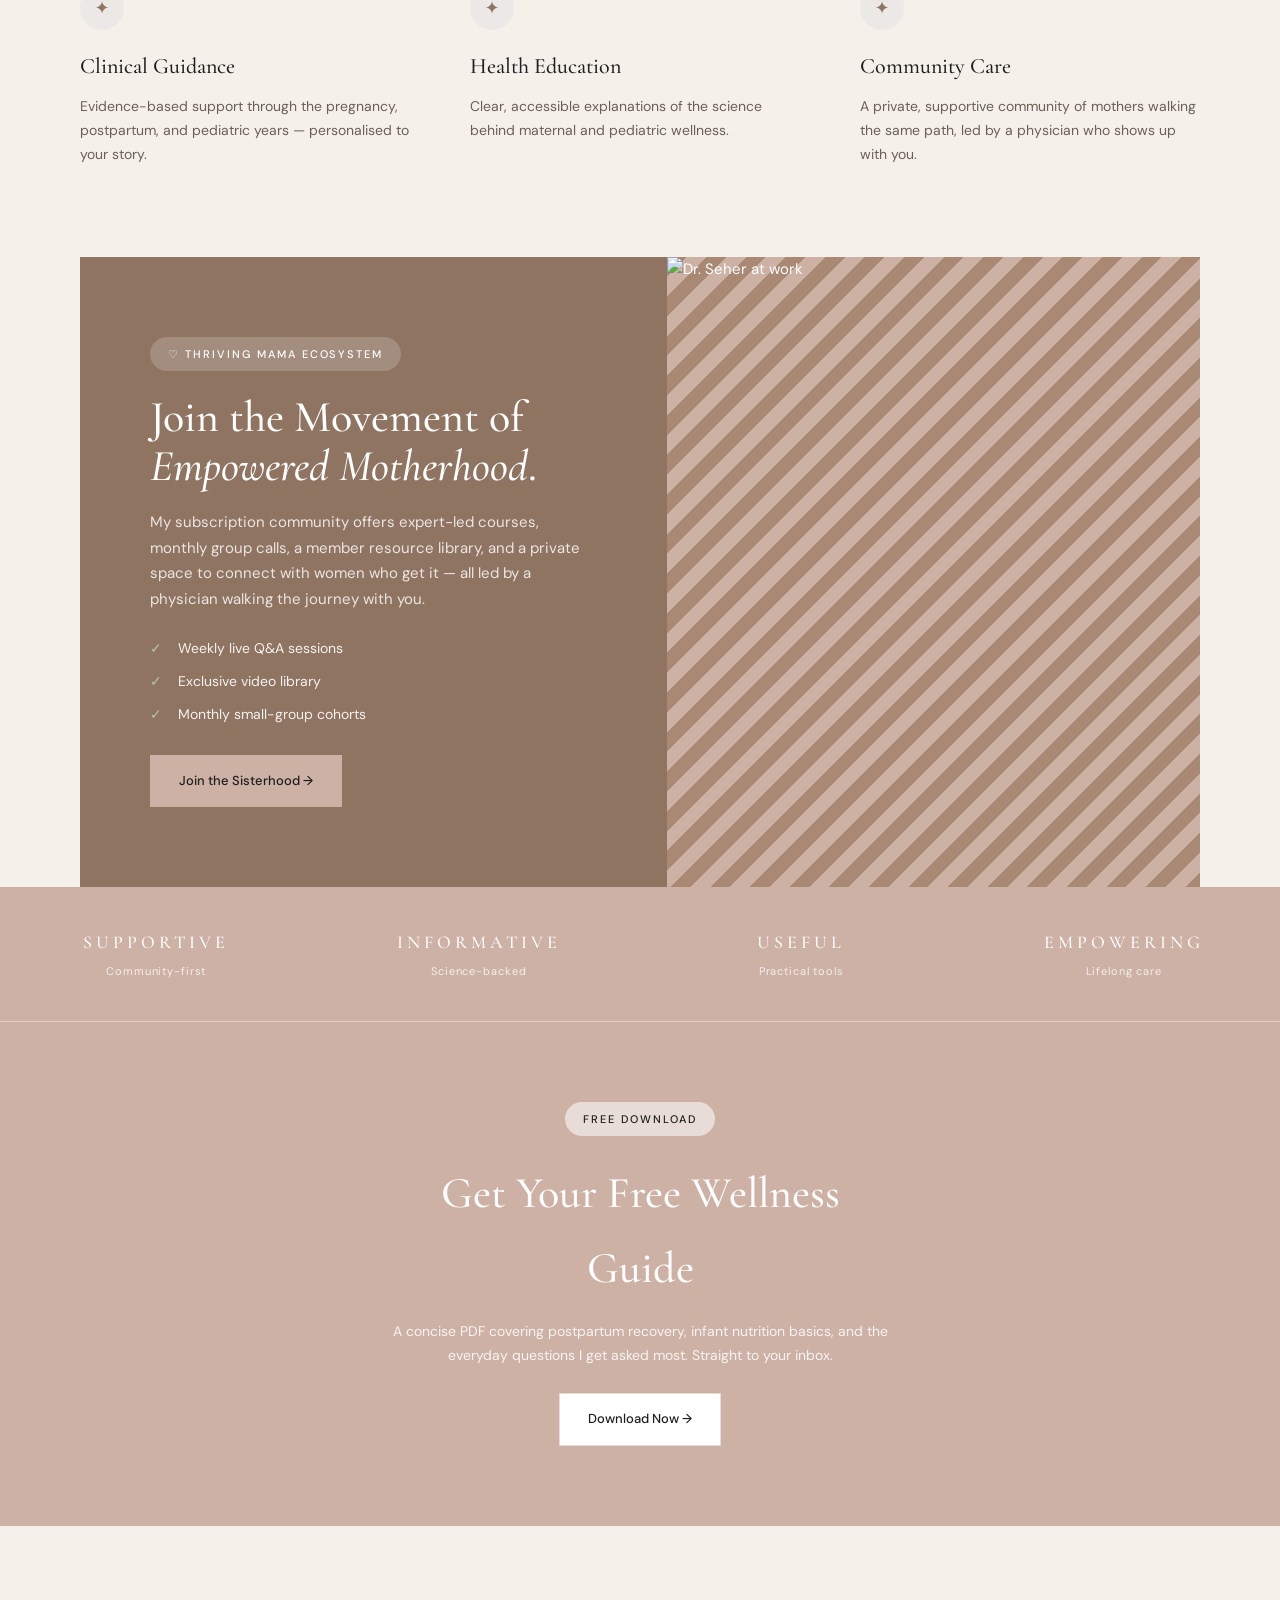
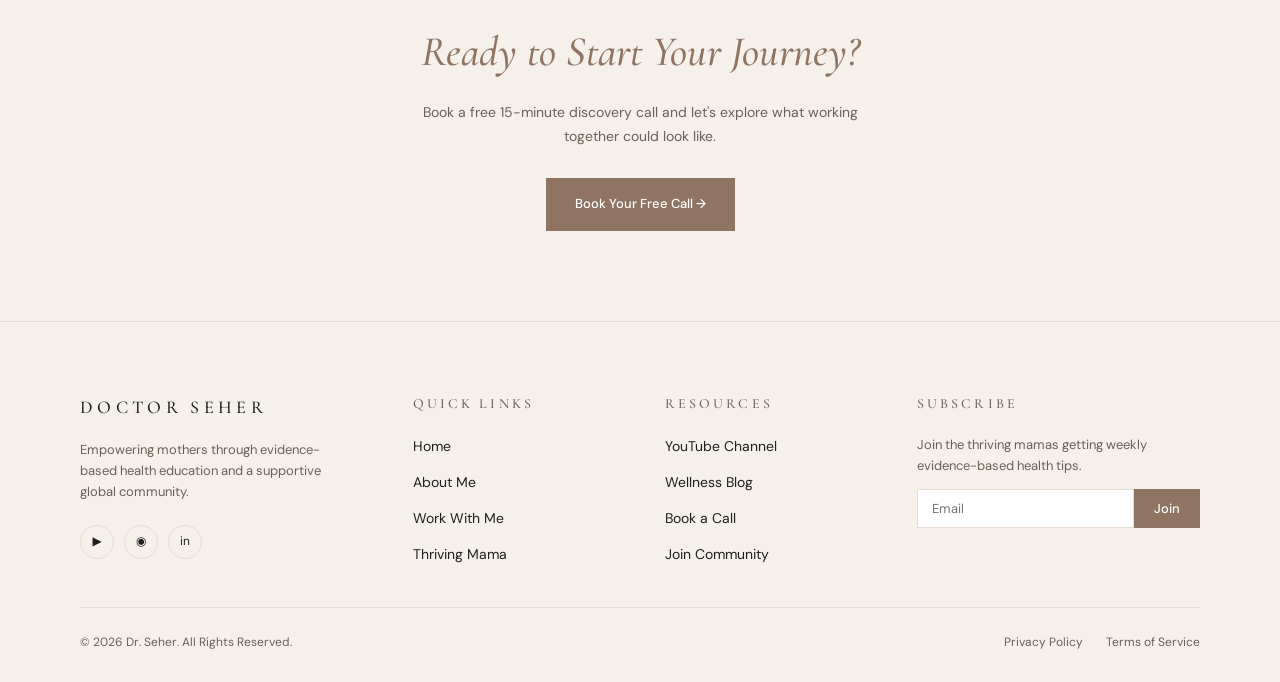
==== commit 625893ae: "Replace with Claude design system and add all pages - Replaces Figma-built index.html with the Claud" ====
--- a/index.html
+++ b/index.html
@@ -1,1014 +1,220 @@
-<!DOCTYPE html>
+<!doctype html>
 <html lang="en">
 <head>
-  <meta charset="UTF-8">
-  <meta name="viewport" content="width=device-width, initial-scale=1.0">
-  <title>Doctor Seher</title>
-  <link rel="preconnect" href="https://fonts.googleapis.com">
-  <link rel="preconnect" href="https://fonts.gstatic.com" crossorigin>
-  <link href="https://fonts.googleapis.com/css2?family=Cormorant+Garamond:ital,wght@0,300;0,400;1,300&family=DM+Sans:ital,opsz,wght@0,9..40,300;0,9..40,400;1,9..40,300&family=Montserrat:ital,wght@1,400&family=Nunito:wght@600&family=Playfair+Display:wght@300;400&family=Raleway:wght@400&display=swap" rel="stylesheet">
-  <style>
-    *, *::before, *::after { margin: 0; padding: 0; box-sizing: border-box; }
-
-    body {
-      background: #ebe8e6;
-      font-family: 'DM Sans', sans-serif;
-      color: #1f1a1f;
-    }
-
-    a { text-decoration: none; }
-
-    .page { width: 1127px; margin: 0 auto; }
-
-    /* ── Navigation ─────────────────────────────────── */
-    .nav {
-      position: sticky;
-      top: 0;
-      z-index: 100;
-      width: 100%;
-      height: 81px;
-      background: rgba(255,255,255,0.95);
-      border-bottom: 1px solid rgba(143,116,98,0.1);
-      box-shadow: 0 1px 3px rgba(0,0,0,0.1), 0 1px 2px rgba(0,0,0,0.06);
-      display: flex;
-      align-items: center;
-      padding: 0 67.5px;
-    }
-    .nav-inner {
-      width: 100%;
-      display: flex;
-      align-items: center;
-      justify-content: space-between;
-    }
-    .nav-logo {
-      font-family: 'DM Sans', sans-serif;
-      font-weight: 300;
-      font-size: 16px;
-      color: #1f1a1f;
-      letter-spacing: 0.6px;
-    }
-    .nav-links {
-      display: flex;
-      align-items: center;
-      gap: 32px;
-    }
-    .nav-link {
-      font-family: 'DM Sans', sans-serif;
-      font-weight: 300;
-      font-size: 16px;
-      color: rgba(31,26,31,0.7);
-    }
-    .nav-link.active { color: #cdb1a5; }
-    .nav-link-icon {
-      display: flex;
-      align-items: center;
-      gap: 4px;
-      font-family: 'DM Sans', sans-serif;
-      font-weight: 300;
-      font-size: 16px;
-      color: rgba(31,26,31,0.7);
-    }
-    .nav-link-icon img { width: 16px; height: 16px; }
-    .nav-cta {
-      background: #8f7462;
-      color: white;
-      font-family: 'DM Sans', sans-serif;
-      font-weight: 300;
-      font-size: 14px;
-      padding: 8px 18px;
-      border-radius: 6px;
-      white-space: nowrap;
-    }
-
-    /* ── Hero ────────────────────────────────────────── */
-    .hero {
-      height: 954px;
-      background: #fbf8f5;
-      display: flex;
-      align-items: center;
-      justify-content: center;
-      overflow: hidden;
-    }
-    .hero-inner {
-      position: relative;
-      width: 1200px;
-      height: 954px;
-      flex-shrink: 0;
-    }
-    .hero-photo {
-      position: absolute;
-      left: 114.5px;
-      top: 142px;
-      width: 536px;
-      height: 811px;
-      overflow: hidden;
-    }
-    .hero-photo img {
-      width: 100%;
-      height: 100%;
-      object-fit: cover;
-    }
-    .hero-site-name {
-      position: absolute;
-      left: 393px;
-      top: 47px;
-      width: 414px;
-      text-align: center;
-      font-family: 'Cormorant Garamond', serif;
-      font-weight: 300;
-      font-size: 47px;
-      line-height: 58px;
-      color: #4e4e4e;
-      letter-spacing: 1.175px;
-      text-transform: uppercase;
-    }
-    .hero-card {
-      position: absolute;
-      left: 548.5px;
-      top: 213px;
-      width: 541px;
-      height: 583px;
-      background: white;
-      display: flex;
-      align-items: center;
-      justify-content: center;
-    }
-    .hero-card-content {
-      position: relative;
-      width: 480px;
-      height: 571px;
-    }
-    .hero-hi {
-      position: absolute;
-      left: 48px;
-      top: 49px;
-      font-family: 'Montserrat', sans-serif;
-      font-style: italic;
-      font-size: 48px;
-      line-height: 48px;
-      color: rgba(31,26,31,0.7);
-    }
-    .hero-h2 {
-      position: absolute;
-      left: 47.5px;
-      top: 120px;
-      width: 384px;
-      font-family: 'Cormorant Garamond', serif;
-      font-weight: 300;
-      font-size: 36px;
-      line-height: 45px;
-      color: #1f1a1f;
-    }
-    .hero-p1 {
-      position: absolute;
-      left: 47.5px;
-      top: 225px;
-      width: 378px;
-      font-family: 'DM Sans', sans-serif;
-      font-weight: 300;
-      font-size: 18px;
-      line-height: 29.25px;
-      color: rgba(31,26,31,0.7);
-    }
-    .hero-p2 {
-      position: absolute;
-      left: 48px;
-      top: 323px;
-      width: 384px;
-      font-family: 'DM Sans', sans-serif;
-      font-weight: 300;
-      font-size: 18px;
-      line-height: 29.25px;
-      color: rgba(31,26,31,0.7);
-    }
-    .hero-cta-label {
-      position: absolute;
-      left: 47.5px;
-      top: 459px;
-      font-family: 'DM Sans', sans-serif;
-      font-weight: 300;
-      font-size: 18px;
-      line-height: 29.25px;
-      color: rgba(31,26,31,0.7);
-      white-space: nowrap;
-    }
-    .hero-btn {
-      position: absolute;
-      left: 47.5px;
-      top: 505px;
-      background: #8f7462;
-      border-radius: 6px;
-      padding: 10px 24px;
-      color: white;
-      font-family: 'DM Sans', sans-serif;
-      font-weight: 300;
-      font-size: 14px;
-      letter-spacing: 0.35px;
-      text-transform: uppercase;
-      display: inline-block;
-    }
-
-    /* ── Intro ───────────────────────────────────────── */
-    .intro {
-      height: 537px;
-      background: #fbf8f5;
-      display: flex;
-      align-items: center;
-      justify-content: center;
-    }
-    .intro-inner {
-      position: relative;
-      width: 1200px;
-      height: 537px;
-      flex-shrink: 0;
-    }
-    .intro-h3 {
-      position: absolute;
-      left: 222px;
-      top: 69px;
-      width: 760px;
-      text-align: center;
-      font-family: 'Playfair Display', serif;
-      font-weight: 400;
-      font-size: 48px;
-      line-height: 52.8px;
-      color: #4e4e4e;
-    }
-    .intro-body {
-      position: absolute;
-      left: 247px;
-      top: 206px;
-      width: 711px;
-      text-align: center;
-      font-family: 'Raleway', sans-serif;
-      font-size: 15px;
-      letter-spacing: 0.375px;
-      color: #4e4e4e;
-    }
-    .intro-body p { line-height: 28.5px; margin-bottom: 28px; }
-    .intro-body p:last-child { margin-bottom: 0; }
-    .intro-label {
-      position: absolute;
-      left: 485px;
-      top: 478px;
-      width: 235px;
-      text-align: center;
-      font-family: 'Nunito', sans-serif;
-      font-weight: 600;
-      font-size: 12px;
-      color: #4e4e4e;
-      letter-spacing: 2.4px;
-      text-transform: uppercase;
-      line-height: 19.2px;
-    }
-
-    /* ── Services ────────────────────────────────────── */
-    .services {
-      background: #fbf8f5;
-      overflow: hidden;
-    }
-
-    /* Service row: alternating image + text panel */
-    .service-row {
-      display: flex;
-      width: 100%;
-      height: 509px;
-      position: relative;
-    }
-    .service-row + .service-row { border-top: 1px solid #e9d3c8; }
-
-    .service-panel {
-      width: 50%;
-      height: 509px;
-      overflow: hidden;
-      position: relative;
-    }
-    .service-panel img {
-      width: 100%;
-      height: 100%;
-      object-fit: cover;
-    }
-    .service-text-panel {
-      width: 50%;
-      height: 509px;
-      background: white;
-      position: relative;
-      display: flex;
-      flex-direction: column;
-      justify-content: center;
-      padding: 36px 39px 36px 59px;
-    }
-    .service-number {
-      font-family: 'Playfair Display', serif;
-      font-size: 60px;
-      line-height: 60px;
-      color: #ddbaa9;
-      letter-spacing: 1.5px;
-      text-align: center;
-      margin-bottom: 8px;
-    }
-    .service-title {
-      font-family: 'Playfair Display', serif;
-      font-weight: 300;
-      font-size: 40px;
-      line-height: 46px;
-      color: #4e4e4e;
-      text-align: center;
-      margin-bottom: 20px;
-    }
-    .service-body {
-      font-family: 'Raleway', sans-serif;
-      font-size: 15px;
-      line-height: 24px;
-      color: #4e4e4e;
-      letter-spacing: 0.375px;
-      margin-bottom: 32px;
-      overflow: hidden;
-    }
-    .service-btn {
-      display: inline-block;
-      align-self: center;
-      background: #8f7462;
-      border-radius: 6px;
-      padding: 10px 16px;
-      color: white;
-      font-family: 'DM Sans', sans-serif;
-      font-weight: 300;
-      font-size: 14px;
-      letter-spacing: 0.35px;
-      text-transform: uppercase;
-      text-align: center;
-    }
-
-    /* ── Expertise Section ───────────────────────────── */
-    .expertise {
-      background: white;
-      padding: 96px 67.5px;
-    }
-    .expertise-header {
-      text-align: center;
-      margin-bottom: 40px;
-    }
-    .expertise-header h2 {
-      font-family: 'Cormorant Garamond', serif;
-      font-weight: 300;
-      font-size: 48px;
-      line-height: 48px;
-      color: #1f1a1f;
-      margin-bottom: 16px;
-    }
-    .expertise-header p {
-      font-family: 'DM Sans', sans-serif;
-      font-weight: 300;
-      font-size: 20px;
-      line-height: 28px;
-      color: rgba(31,26,31,0.7);
-      max-width: 653px;
-      margin: 0 auto;
-    }
-    .cards {
-      display: flex;
-      gap: 40px;
-    }
-    .card {
-      flex: 1;
-      border: 1px solid rgba(143,116,98,0.1);
-      border-radius: 12px;
-      padding: 32px 24px;
-      background: white;
-      min-height: 312px;
-      position: relative;
-    }
-    .card-icon {
-      width: 56px;
-      height: 56px;
-      background: rgba(205,177,165,0.1);
-      border-radius: 50%;
-      display: flex;
-      align-items: center;
-      justify-content: center;
-      margin-bottom: 24px;
-    }
-    .card-icon img { width: 28px; height: 28px; }
-    .card h3 {
-      font-family: 'Cormorant Garamond', serif;
-      font-weight: 300;
-      font-size: 24px;
-      line-height: 32px;
-      color: #1f1a1f;
-      margin-bottom: 12px;
-    }
-    .card p {
-      font-family: 'DM Sans', sans-serif;
-      font-weight: 300;
-      font-size: 16px;
-      line-height: 26px;
-      color: rgba(31,26,31,0.7);
-      margin-bottom: 32px;
-    }
-    .card-link {
-      display: inline-flex;
-      align-items: center;
-      gap: 4px;
-      font-family: 'DM Sans', sans-serif;
-      font-weight: 300;
-      font-size: 16px;
-      line-height: 24px;
-      color: #cdb1a5;
-    }
-    .card-link img { width: 16px; height: 16px; }
-
-    /* ── Thriving Mama Section ───────────────────────── */
-    .thriving {
-      background: #8f7462;
-      position: relative;
-      height: 834px;
-      overflow: hidden;
-    }
-    .thriving-content {
-      position: absolute;
-      left: 67.5px;
-      top: 96px;
-      width: 464px;
-    }
-    .badge {
-      display: inline-block;
-      background: rgba(255,255,255,0.1);
-      border: 1px solid rgba(255,255,255,0.2);
-      border-radius: 9999px;
-      padding: 10px 16px;
-      font-family: 'DM Sans', sans-serif;
-      font-weight: 300;
-      font-size: 14px;
-      color: rgba(255,255,255,0.9);
-      letter-spacing: 0.35px;
-      white-space: nowrap;
-      margin-bottom: 24px;
-    }
-    .thriving h2 {
-      font-family: 'Cormorant Garamond', serif;
-      font-weight: 300;
-      font-size: 48px;
-      line-height: 60px;
-      color: white;
-      width: 406px;
-      margin-bottom: 32px;
-    }
-    .thriving-desc {
-      font-family: 'DM Sans', sans-serif;
-      font-weight: 300;
-      font-size: 20px;
-      line-height: 32.5px;
-      color: rgba(255,255,255,0.8);
-      width: 453px;
-      margin-bottom: 40px;
-    }
-    .thriving-list {
-      list-style: none;
-      display: flex;
-      flex-direction: column;
-      gap: 16px;
-      margin-bottom: 40px;
-    }
-    .thriving-list li {
-      display: flex;
-      align-items: center;
-      gap: 12px;
-      font-family: 'DM Sans', sans-serif;
-      font-weight: 300;
-      font-size: 18px;
-      line-height: 28px;
-      color: rgba(255,255,255,0.9);
-    }
-    .thriving-list li img { width: 24px; height: 24px; flex-shrink: 0; }
-    .btn-white {
-      display: inline-block;
-      background: white;
-      border-radius: 6px;
-      padding: 10px 20px;
-      color: #8f7462;
-      font-family: 'DM Sans', sans-serif;
-      font-weight: 300;
-      font-size: 14px;
-    }
-    .thriving-image {
-      position: absolute;
-      right: 67.5px;
-      top: 192px;
-      width: 464px;
-      height: 450px;
-      border-radius: 16px;
-      overflow: hidden;
-      box-shadow: 0 25px 50px -12px rgba(0,0,0,0.25);
-    }
-    .thriving-image img {
-      width: 100%;
-      height: 100%;
-      object-fit: cover;
-    }
-
-    /* ── Stats ───────────────────────────────────────── */
-    .stats {
-      background: #ebe8e6;
-      height: 208px;
-      display: flex;
-      align-items: center;
-      justify-content: space-around;
-      padding: 0 67.5px;
-    }
-    .stat { text-align: center; width: 224px; }
-    .stat-value {
-      font-family: 'DM Sans', sans-serif;
-      font-weight: 300;
-      font-size: 40px;
-      line-height: 48px;
-      color: #cdb1a5;
-      margin-bottom: 8px;
-    }
-    .stat-label {
-      font-family: 'DM Sans', sans-serif;
-      font-weight: 300;
-      font-size: 16px;
-      line-height: 24px;
-      color: rgba(31,26,31,0.7);
-    }
-
-    /* ── Free Guide ──────────────────────────────────── */
-    .guide {
-      background: linear-gradient(156.84deg, rgba(205,177,165,0.9) 0%, rgb(205,177,165) 100%);
-      padding: 96px 115.5px;
-      text-align: center;
-      min-height: 482px;
-      display: flex;
-      flex-direction: column;
-      align-items: center;
-      justify-content: center;
-    }
-    .guide-badge {
-      display: inline-block;
-      background: rgba(255,255,255,0.1);
-      border: 1px solid rgba(255,255,255,0.2);
-      border-radius: 9999px;
-      padding: 10px 16px;
-      font-family: 'DM Sans', sans-serif;
-      font-weight: 300;
-      font-size: 14px;
-      color: rgba(255,255,255,0.9);
-      letter-spacing: 0.35px;
-      margin-bottom: 24px;
-    }
-    .guide h2 {
-      font-family: 'Cormorant Garamond', serif;
-      font-weight: 300;
-      font-size: 48px;
-      line-height: 48px;
-      color: white;
-      margin-bottom: 24px;
-    }
-    .guide p {
-      font-family: 'DM Sans', sans-serif;
-      font-weight: 300;
-      font-size: 20px;
-      line-height: 32.5px;
-      color: white;
-      max-width: 836px;
-      margin: 0 auto 40px;
-      opacity: 0.95;
-    }
-    .btn-white-pink {
-      display: inline-block;
-      background: white;
-      border-radius: 6px;
-      padding: 10px 20px;
-      color: #cdb1a5;
-      font-family: 'DM Sans', sans-serif;
-      font-weight: 300;
-      font-size: 14px;
-    }
-
-    /* ── CTA ─────────────────────────────────────────── */
-    .cta {
-      background: white;
-      min-height: 347px;
-      display: flex;
-      flex-direction: column;
-      align-items: center;
-      justify-content: center;
-      text-align: center;
-      padding: 64px 67.5px;
-    }
-    .cta h2 {
-      font-family: 'Cormorant Garamond', serif;
-      font-weight: 300;
-      font-size: 48px;
-      line-height: 48px;
-      color: #cdb1a5;
-      margin-bottom: 24px;
-    }
-    .cta p {
-      font-family: 'DM Sans', sans-serif;
-      font-weight: 300;
-      font-size: 20px;
-      line-height: 32.5px;
-      color: rgba(31,26,31,0.7);
-      max-width: 661px;
-      margin-bottom: 32px;
-    }
-    .btn-brown {
-      display: inline-flex;
-      align-items: center;
-      gap: 8px;
-      background: #8f7462;
-      border-radius: 6px;
-      padding: 10px 20px;
-      color: white;
-      font-family: 'DM Sans', sans-serif;
-      font-weight: 300;
-      font-size: 14px;
-      white-space: nowrap;
-    }
-    .btn-brown img { width: 16px; height: 16px; }
-
-    /* ── Footer ──────────────────────────────────────── */
-    .footer {
-      background: white;
-      border-top: 1px solid rgba(143,116,98,0.1);
-      padding: 65px 67.5px 0;
-    }
-    .footer-top {
-      display: flex;
-      gap: 48px;
-      padding: 0 16px 48px;
-    }
-    .footer-brand { width: 212px; flex-shrink: 0; }
-    .footer-brand-name {
-      font-family: 'Cormorant Garamond', serif;
-      font-weight: 300;
-      font-size: 20px;
-      line-height: 28px;
-      color: #1f1a1f;
-      margin-bottom: 16px;
-    }
-    .footer-brand-text {
-      font-family: 'DM Sans', sans-serif;
-      font-weight: 300;
-      font-size: 14px;
-      line-height: 22.75px;
-      color: rgba(31,26,31,0.7);
-      width: 190px;
-      margin-bottom: 24px;
-    }
-    .footer-socials { display: flex; gap: 16px; }
-    .footer-social {
-      width: 40px;
-      height: 40px;
-      border: 1px solid rgba(143,116,98,0.2);
-      border-radius: 50%;
-      display: flex;
-      align-items: center;
-      justify-content: center;
-    }
-    .footer-social img { width: 16px; height: 16px; }
-    .footer-col { flex: 1; }
-    .footer-col-title {
-      font-family: 'Cormorant Garamond', serif;
-      font-weight: 300;
-      font-size: 14px;
-      line-height: 20px;
-      color: rgba(31,26,31,0.5);
-      letter-spacing: 0.35px;
-      text-transform: uppercase;
-      margin-bottom: 16px;
-    }
-    .footer-links { list-style: none; display: flex; flex-direction: column; gap: 12px; }
-    .footer-links a {
-      font-family: 'DM Sans', sans-serif;
-      font-weight: 300;
-      font-size: 14px;
-      line-height: 20px;
-      color: rgba(31,26,31,0.7);
-    }
-    .footer-subscribe-text {
-      font-family: 'DM Sans', sans-serif;
-      font-weight: 300;
-      font-size: 14px;
-      line-height: 22.75px;
-      color: rgba(31,26,31,0.7);
-      width: 212px;
-      margin-bottom: 16px;
-    }
-    .footer-form { display: flex; gap: 8px; }
-    .footer-input {
-      flex: 1;
-      height: 36px;
-      background: #faf8f6;
-      border: 1px solid rgba(205,177,165,0.2);
-      border-radius: 6px;
-      padding: 4px 12px;
-      font-family: 'DM Sans', sans-serif;
-      font-weight: 300;
-      font-size: 14px;
-      color: #1f1a1f;
-      outline: none;
-    }
-    .footer-submit {
-      background: #8f7462;
-      border: none;
-      border-radius: 6px;
-      padding: 8px 16px;
-      color: white;
-      font-family: 'DM Sans', sans-serif;
-      font-weight: 300;
-      font-size: 14px;
-      cursor: pointer;
-    }
-    .footer-bottom {
-      border-top: 1px solid rgba(143,116,98,0.1);
-      padding: 16px 16px;
-      display: flex;
-      justify-content: space-between;
-      align-items: center;
-    }
-    .footer-copy {
-      font-family: 'DM Sans', sans-serif;
-      font-weight: 300;
-      font-size: 14px;
-      line-height: 20px;
-      color: rgba(31,26,31,0.5);
-    }
-    .footer-legal { display: flex; gap: 24px; }
-    .footer-legal a {
-      font-family: 'DM Sans', sans-serif;
-      font-weight: 300;
-      font-size: 14px;
-      line-height: 20px;
-      color: rgba(31,26,31,0.5);
-    }
-  </style>
+<meta charset="utf-8" />
+<meta name="viewport" content="width=device-width,initial-scale=1" />
+<title>Dr. Seher — Maternal & Pediatric Wellness</title>
+<link rel="preconnect" href="https://fonts.googleapis.com">
+<link rel="preconnect" href="https://fonts.gstatic.com" crossorigin>
+<link href="https://fonts.googleapis.com/css2?family=Cormorant+Garamond:ital,wght@0,400;0,500;0,600;1,400;1,500;1,600&family=DM+Sans:opsz,wght@9..40,300;9..40,400;9..40,500;9..40,600&family=JetBrains+Mono:wght@400;500&display=swap" rel="stylesheet">
+<link rel="stylesheet" href="assets/site.css">
+<style>
+  .home-wordmark { text-align:center; padding: 48px 0 32px; font-family: 'Cormorant Garamond', serif; letter-spacing: 0.32em; font-size: 20px; font-weight: 500; }
+
+  /* Hero: portrait + white card */
+  .home-hero { display: grid; grid-template-columns: 1fr 1.05fr; gap: 30px; align-items: stretch; padding-bottom: 120px; }
+  @media (max-width: 900px) { .home-hero { grid-template-columns: 1fr; gap: 20px; } }
+  .home-hero .portrait-img, .home-hero .portrait { aspect-ratio: 4/5; border-radius: 2px; }
+  .home-hero .hero-portrait img { object-position: 58% 30%; }
+  .hello-card {
+    background: #fff; padding: 56px 54px;
+    display: flex; flex-direction: column; justify-content: center;
+    box-shadow: 0 20px 50px -30px rgba(0,0,0,0.15);
+  }
+  @media (max-width: 900px) { .hello-card { padding: 40px 32px; } }
+  .hello-card .hi { font-family: 'Cormorant Garamond', serif; font-style: italic; font-size: 36px; color: var(--cocoa); font-weight: 500; margin-bottom: 14px; }
+  .hello-card h1 { font-family: 'Cormorant Garamond', serif; font-size: clamp(32px, 3.6vw, 42px); line-height: 1.12; font-weight: 400; margin-bottom: 20px; }
+  .hello-card h1 em { font-style: italic; color: var(--cocoa); font-weight: 500; }
+  .hello-card p { color: var(--muted); font-size: 14px; margin-bottom: 14px; }
+  .hello-card .kicker { color: var(--ink); font-size: 14px; margin-top: 10px; margin-bottom: 20px; }
+
+  /* Ready to Become section — 3 numbered feature rows */
+  .ready-head { text-align: center; padding: 10px 0 70px; }
+  .ready-head h2 { font-family: 'Cormorant Garamond', serif; font-weight: 500; font-size: clamp(34px, 4.2vw, 50px); line-height: 1.1; max-width: 22ch; margin: 0 auto 18px; }
+  .ready-head h2 em { font-style: italic; color: var(--cocoa); }
+  .ready-head p { color: var(--muted); max-width: 60ch; margin: 0 auto; font-size: 15px; }
+  .ready-head .divider-dot { display: block; margin: 30px auto 0; color: var(--cocoa); font-size: 14px; letter-spacing: 0.4em; }
+
+  .feature-row { display: grid; grid-template-columns: 1fr 1fr; gap: 80px; align-items: center; padding: 50px 0; }
+  @media (max-width: 900px) { .feature-row { grid-template-columns: 1fr; gap: 36px; padding: 30px 0; } }
+  .feature-row.reverse .visual { order: 2; }
+  @media (max-width: 900px) { .feature-row.reverse .visual { order: 0; } }
+  .feature-row .visual { aspect-ratio: 5/4; }
+  .feature-row .portrait-img img { object-position: center 30%; }
+  .feature-row .num { font-family: 'Cormorant Garamond', serif; font-size: 64px; font-weight: 500; color: var(--cocoa); line-height: 1; }
+  .feature-row h3 { font-family: 'Cormorant Garamond', serif; font-size: clamp(28px, 3.2vw, 38px); font-weight: 500; margin: 10px 0 18px; line-height: 1.15; }
+  .feature-row h3 em { font-style: italic; color: var(--cocoa); }
+  .feature-row p { color: var(--muted); font-size: 15px; margin-bottom: 24px; max-width: 44ch; }
+
+  /* Expertise row */
+  .exp { padding: 90px 0; }
+  .exp h2 { text-align: center; font-family: 'Cormorant Garamond', serif; font-size: clamp(32px, 3.8vw, 44px); font-weight: 500; }
+  .exp h2 em { font-style: italic; color: var(--cocoa); }
+  .exp .sub { text-align: center; color: var(--muted); max-width: 54ch; margin: 16px auto 60px; font-size: 14px; }
+  .exp-grid { display: grid; grid-template-columns: repeat(3, 1fr); gap: 50px; }
+  @media (max-width: 900px) { .exp-grid { grid-template-columns: 1fr; gap: 32px; } }
+  .exp-card .ichip { margin-bottom: 18px; }
+  .exp-card h4 { font-family: 'Cormorant Garamond', serif; font-size: 22px; font-weight: 500; margin-bottom: 10px; }
+  .exp-card p { color: var(--muted); font-size: 14px; }
+
+  /* Cocoa movement block */
+  .movement { background: var(--cocoa); color: #fff; display: grid; grid-template-columns: 1.1fr 1fr; gap: 0; overflow: hidden; }
+  @media (max-width: 900px) { .movement { grid-template-columns: 1fr; } }
+  .movement .copy { padding: 80px 70px; }
+  @media (max-width: 900px) { .movement .copy { padding: 54px 32px; } }
+  .movement .badge { background: rgba(255,255,255,0.18); color: #fff; }
+  .movement h2 { font-family: 'Cormorant Garamond', serif; font-size: clamp(30px, 3.6vw, 44px); font-weight: 500; line-height: 1.1; margin: 22px 0 20px; }
+  .movement h2 em { font-style: italic; }
+  .movement p { color: rgba(255,255,255,0.82); margin-bottom: 26px; max-width: 44ch; }
+  .movement .checks li::before { color: var(--sage); }
+  .movement .checks { margin-bottom: 30px; color: rgba(255,255,255,0.9); }
+  .movement .visual { min-height: 420px; background: repeating-linear-gradient(135deg, #a98874 0 14px, var(--dustyrose) 14px 28px); }
+  .movement .portrait-img img { object-position: center 25%; }
+
+  /* Values row on dusty rose */
+  .values { background: var(--dustyrose); padding: 40px 0; display: grid; grid-template-columns: repeat(4,1fr); gap: 10px; text-align: center; }
+  @media (max-width: 760px) { .values { grid-template-columns: repeat(2,1fr); gap: 20px; padding: 30px 0; } }
+  .values .v-h { font-family: 'Cormorant Garamond', serif; font-size: 18px; letter-spacing: 0.22em; font-weight: 500; color: #fff; }
+  .values .v-s { font-size: 11px; color: rgba(255,255,255,0.8); margin-top: 4px; letter-spacing: 0.08em; }
+
+  /* Lead magnet (dusty rose) */
+  .leadmag { background: var(--dustyrose); padding: 80px 40px; text-align: center; border-top: 1px solid rgba(255,255,255,0.35); }
+  .leadmag .badge { background: rgba(255,255,255,0.55); color: var(--ink); }
+  .leadmag h2 { font-family: 'Cormorant Garamond', serif; font-size: clamp(30px, 4vw, 44px); font-weight: 500; margin: 20px auto 14px; max-width: 20ch; color: #fff; }
+  .leadmag p { color: rgba(255,255,255,0.85); max-width: 52ch; margin: 0 auto 26px; font-size: 14px; }
+
+  /* Final CTA */
+  .final-cta { padding: 90px 0; text-align: center; }
+  .final-cta h2 { font-family: 'Cormorant Garamond', serif; font-style: italic; font-size: clamp(30px, 4vw, 42px); font-weight: 500; color: var(--cocoa); }
+  .final-cta p { color: var(--muted); max-width: 48ch; margin: 14px auto 30px; font-size: 14px; }
+
+  /* Accent portrait swatches for feature rows */
+  .vis-a { background: repeating-linear-gradient(135deg, var(--warmsand) 0 14px, var(--dustyrose) 14px 28px); }
+  .vis-b { background: repeating-linear-gradient(135deg, var(--sage) 0 14px, #9db58c 14px 28px); }
+  .vis-c { background: repeating-linear-gradient(135deg, var(--blush) 0 14px, var(--mushroom) 14px 28px); }
+</style>
 </head>
 <body>
-
-<!-- Navigation -->
-<nav class="nav">
-  <div class="nav-inner">
-    <a href="#" class="nav-logo">DOCTOR SEHER</a>
-    <div class="nav-links">
-      <a href="#" class="nav-link active">Home</a>
-      <a href="#" class="nav-link">About Me</a>
-      <a href="#" class="nav-link">Work With Me</a>
-      <span class="nav-link-icon">
-        Thriving Mama
-        <img src="https://www.figma.com/api/mcp/asset/64d3b38a-44be-4c57-8cdf-ad52d27dc9a1" alt="">
-      </span>
-      <a href="#" class="nav-cta">Book Free Consultation</a>
-    </div>
-  </div>
-</nav>
-
-<div class="page">
-
-  <!-- Hero -->
-  <section class="hero">
-    <div class="hero-inner">
-      <div class="hero-photo">
-        <img src="https://www.figma.com/api/mcp/asset/5a1dff4b-1595-4fda-b20a-e1faed4e89bb" alt="Doctor Seher">
+<div id="site-nav"></div>
+
+<div class="home-wordmark">DOCTOR SEHER</div>
+
+<section class="wrap">
+  <div class="home-hero">
+    <div class="portrait-img hero-portrait"><img src="assets/dr-seher.jpg" alt="Dr. Seher"></div>
+    <div class="hello-card">
+      <div class="hi">Hi,</div>
+      <h1>I'm a <em>mother</em>, physician, and founder of <em>Thriving Mama</em>.</h1>
+      <p>I help modern women reclaim their health as they raise children, with evidence-based guidance and a community that shows up for them.</p>
+      <p>Board-certified in internal medicine. Trained at Johns Hopkins. A mama navigating all of this alongside you.</p>
+      <p class="kicker">Ready for a journey rooted in science and <em>empathy</em>?</p>
+      <a href="pages/about.html" class="btn btn-cocoa">Read More →</a>
+    </div>
+  </div>
+</section>
+
+<section class="wrap">
+  <div class="ready-head">
+    <h2>Ready to Become Who You Were <em>Always Meant To Be?</em></h2>
+    <p>Motherhood shouldn't mean losing yourself. Through three pathways — education, community, and personalised guidance — I'll help you come home to yourself.</p>
+    <span class="divider-dot">✦ ✦ ✦</span>
+  </div>
+
+  <div class="feature-row">
+    <div class="visual portrait-img"><img src="assets/feature-01.jpg" alt="Watch and learn"></div>
+    <div>
+      <div class="num">01</div>
+      <h3>Watch &amp; Get <em>Informed</em></h3>
+      <p>Free weekly video masterclasses on YouTube. Evidence-based health education in a language you actually understand — covering postpartum recovery, pediatric health, and everyday maternal wellness.</p>
+      <a href="pages/thriving-mama-youtube.html" class="btn btn-cocoa">Watch On YouTube →</a>
+    </div>
+  </div>
+
+  <div class="feature-row reverse">
+    <div class="visual portrait-img"><img src="assets/feature-02.jpg" alt="Community"></div>
+    <div>
+      <div class="num">02</div>
+      <h3>Join the <em>Community</em></h3>
+      <p>The Thriving Mama subscription community — monthly live Q&amp;A with me, a private forum of mamas walking the same path, and a growing library of workshops and courses.</p>
+      <a href="pages/thriving-mama-join.html" class="btn btn-cocoa">Join the Sisterhood →</a>
+    </div>
+  </div>
+
+  <div class="feature-row">
+    <div class="visual portrait-img"><img src="assets/feature-03.jpg" alt="1-1 coaching"></div>
+    <div>
+      <div class="num">03</div>
+      <h3>1-1 <em>Coaching</em></h3>
+      <p>Personalised virtual consultations where we dig deep into your health story, your goals, and your symptoms — then build a plan tailored to your life, not a generic protocol.</p>
+      <a href="pages/work-with-me.html" class="btn btn-cocoa">Book a Call →</a>
+    </div>
+  </div>
+</section>
+
+<section class="exp">
+  <div class="wrap">
+    <h2>Expertise Meets <em>Heart</em>.</h2>
+    <p class="sub">Support is a modern need — not a luxury. Here are the three pillars where I help mothers feel truly seen, informed, and empowered.</p>
+    <div class="exp-grid">
+      <div class="exp-card">
+        <div class="ichip">✦</div>
+        <h4>Clinical Guidance</h4>
+        <p>Evidence-based support through the pregnancy, postpartum, and pediatric years — personalised to your story.</p>
       </div>
-      <div class="hero-site-name">DOCTOR SEHER</div>
-      <div class="hero-card">
-        <div class="hero-card-content">
-          <p class="hero-hi">Hi.</p>
-          <p class="hero-h2">From surviving motherhood to truly thriving.</p>
-          <p class="hero-p1">I'm Dr Seher, a family medicine doctor with a special interest in lifestyle medicine and women's health.</p>
-          <p class="hero-p2">Having trained as a coach, I help mothers rediscover themselves so they can thrive — not just as mothers, but as the best version of themselves.</p>
-          <p class="hero-cta-label">Ready for your next chapter into motherhood?</p>
-          <a href="#" class="hero-btn">Start Here</a>
-        </div>
+      <div class="exp-card">
+        <div class="ichip">✦</div>
+        <h4>Health Education</h4>
+        <p>Clear, accessible explanations of the science behind maternal and pediatric wellness.</p>
       </div>
-    </div>
-  </section>
-
-  <!-- Intro -->
-  <section class="intro">
-    <div class="intro-inner">
-      <h2 class="intro-h3">Ready to Become Who You Were<br>Always Meant To Be?</h2>
-      <div class="intro-body">
-        <p>Real transformation doesn't come from trying harder — it comes from seeing yourself differently.<br>
-        When you shift your identity, everything else follows: your energy, your confidence, your habits, your choices.</p>
-        <p>This is the foundation of lasting wellness and personal growth.</p>
-        <p>Let's build the life that fits who you're becoming. Let's embark on the journey together.</p>
+      <div class="exp-card">
+        <div class="ichip">✦</div>
+        <h4>Community Care</h4>
+        <p>A private, supportive community of mothers walking the same path, led by a physician who shows up with you.</p>
       </div>
-      <p class="intro-label">HERE'S HOW I CAN HELP:</p>
-    </div>
-  </section>
-
-  <!-- Services -->
-  <section class="services">
-    <!-- 01: Watch & Get Informed -->
-    <div class="service-row">
-      <div class="service-panel">
-        <img src="https://www.figma.com/api/mcp/asset/02c8b585-e8e2-4948-a90f-c40a31fa6b47" alt="Watch and get informed">
-      </div>
-      <div class="service-text-panel">
-        <p class="service-number">01.</p>
-        <p class="service-title">Watch &amp; Get Informed</p>
-        <p class="service-body">Start with my YouTube channel, where I share evidence-based guidance on pregnancy, postpartum recovery, women's health, and motherhood. My videos are designed to help you better understand your body, support your wellbeing, and feel more confident in this season of life. Whether you are preparing for motherhood, navigating the early postpartum period, or trying to find yourself again, this is a supportive place to learn and grow.</p>
-        <a href="#" class="service-btn">WATCH ON YOUTUBE</a>
-      </div>
-    </div>
-
-    <!-- 02: Join the Community -->
-    <div class="service-row">
-      <div class="service-text-panel">
-        <p class="service-number">02.</p>
-        <p class="service-title">Join the community</p>
-        <p class="service-body">Join a community created for mothers who want more than just getting through the day. This is a space for support, encouragement, and practical resources to help you prioritise your health, rediscover yourself, and thrive in motherhood and beyond. You'll have access to week-by-week guidance and resources to support both your baby's development and your own journey as you grow, adapt, and step into motherhood. Through shared learning, honest conversations, and helpful tools, you will feel less alone and more empowered every step of the way.</p>
-        <a href="#" class="service-btn">JOIN THE COMMUNITY</a>
-      </div>
-      <div class="service-panel">
-        <img src="https://www.figma.com/api/mcp/asset/c2bc5699-2acc-48e2-b9da-c254c1e3523d" alt="Join the community">
-      </div>
-    </div>
-
-    <!-- 03: 1-2-1 Coaching -->
-    <div class="service-row">
-      <div class="service-panel">
-        <img src="https://www.figma.com/api/mcp/asset/68bca47c-1f6e-4c69-823a-0e711152a8a1" alt="1-2-1 Coaching">
-      </div>
-      <div class="service-text-panel">
-        <p class="service-number">03.</p>
-        <p class="service-title">1-2-1 Coaching</p>
-        <p class="service-body">My 1-to-1 coaching offers a space to focus on you — your wellbeing, your identity, and the life you want to create alongside motherhood.</p>
-        <a href="#" class="service-btn">JOIN THE COMMUNITY</a>
-      </div>
-    </div>
-  </section>
-
-  <!-- Expertise -->
-  <section class="expertise">
-    <div class="expertise-header">
-      <h2>Expertise Meets Heart</h2>
-      <p>I support mothers feel like the best version of themselves, thriving in motherhood, not just surviving.</p>
-    </div>
-    <div class="cards">
-      <div class="card">
-        <div class="card-icon">
-          <img src="https://www.figma.com/api/mcp/asset/6da632bd-54d4-4cac-bf27-6a68f2fce296" alt="">
-        </div>
-        <h3>Clinical Excellence</h3>
-        <p>10+ years of medical experience specialising in family medicine with an interest in women's health and lifestyle medicine.</p>
-        <a href="#" class="card-link">
-          Learn More
-          <img src="https://www.figma.com/api/mcp/asset/dc60ceb5-9ef9-4b9a-98d4-906e0eef2914" alt="">
-        </a>
-      </div>
-      <div class="card">
-        <div class="card-icon">
-          <img src="https://www.figma.com/api/mcp/asset/6f5d30d5-ffc8-463e-9bb5-fd5c862a7906" alt="">
-        </div>
-        <h3>Health Education</h3>
-        <p>Simplifying complex medical research into actionable wellness plans for busy mamas.</p>
-        <a href="#" class="card-link">
-          Learn More
-          <img src="https://www.figma.com/api/mcp/asset/dc60ceb5-9ef9-4b9a-98d4-906e0eef2914" alt="">
-        </a>
-      </div>
-      <div class="card">
-        <div class="card-icon">
-          <img src="https://www.figma.com/api/mcp/asset/4d8b9dc8-6bf9-4c1b-89d0-27cdfb7f567d" alt="">
-        </div>
-        <h3>Community First</h3>
-        <p>Creating safe spaces where mothers can learn, share, and grow without judgment.</p>
-        <a href="#" class="card-link">
-          Learn More
-          <img src="https://www.figma.com/api/mcp/asset/dc60ceb5-9ef9-4b9a-98d4-906e0eef2914" alt="">
-        </a>
-      </div>
-    </div>
-  </section>
-
-  <!-- Thriving Mama -->
-  <section class="thriving">
-    <div class="thriving-content">
-      <span class="badge">THRIVING MAMA COMMUNITY</span>
-      <h2>Join the Movement of Empowered Motherhood.</h2>
-      <p class="thriving-desc">Our subscription community offers exclusive access to monthly expert calls, a private library of wellness guides, planners, educational content and a support network that truly understands the journey.</p>
-      <ul class="thriving-list">
-        <li>
-          <img src="https://www.figma.com/api/mcp/asset/70f18fdf-c8a1-435a-bd41-de6a12413266" alt="">
-          Monthly Live Q&amp;A with experts
-        </li>
-        <li>
-          <img src="https://www.figma.com/api/mcp/asset/70f18fdf-c8a1-435a-bd41-de6a12413266" alt="">
-          Private Evidence-Based Wellness Hub
-        </li>
-        <li>
-          <img src="https://www.figma.com/api/mcp/asset/70f18fdf-c8a1-435a-bd41-de6a12413266" alt="">
-          Supportive community of like-minded mothers
-        </li>
+    </div>
+  </div>
+</section>
+
+<section class="wrap" style="padding-bottom: 0;">
+  <div class="movement">
+    <div class="copy">
+      <span class="badge">♡ Thriving Mama Ecosystem</span>
+      <h2>Join the Movement of <em>Empowered Motherhood</em>.</h2>
+      <p>My subscription community offers expert-led courses, monthly group calls, a member resource library, and a private space to connect with women who get it — all led by a physician walking the journey with you.</p>
+      <ul class="checks">
+        <li>Weekly live Q&amp;A sessions</li>
+        <li>Exclusive video library</li>
+        <li>Monthly small-group cohorts</li>
       </ul>
-      <a href="#" class="btn-white">Explore Thriving Mama</a>
-    </div>
-    <div class="thriving-image">
-      <img src="https://www.figma.com/api/mcp/asset/b14d415e-52bf-4f01-afb2-864f0b43198c" alt="Thriving Mama Community">
-    </div>
-  </section>
-
-  <!-- Stats -->
-  <section class="stats">
-    <div class="stat">
-      <p class="stat-value">SUPPORTIVE</p>
-      <p class="stat-label">Community Members</p>
-    </div>
-    <div class="stat">
-      <p class="stat-value">INFORMATIVE</p>
-      <p class="stat-label">Educational Videos</p>
-    </div>
-    <div class="stat">
-      <p class="stat-value">USEFUL</p>
-      <p class="stat-label">Blog Articles</p>
-    </div>
-    <div class="stat">
-      <p class="stat-value">EMPOWERING</p>
-      <p class="stat-label">Live Events Monthly</p>
-    </div>
-  </section>
-
-  <!-- Free Guide -->
-  <section class="guide">
-    <span class="guide-badge">FREE DOWNLOADABLE GUIDE</span>
-    <h2>Get Your Free Wellness Guide</h2>
-    <p>Download my comprehensive guide filled with evidence-based strategies, wellness tips, and practical tools to help you thrive as a mother.</p>
-    <a href="#" class="btn-white-pink">Download Free Guide</a>
-  </section>
-
-  <!-- CTA -->
-  <section class="cta">
+      <a href="pages/thriving-mama-join.html" class="btn btn-rose">Join the Sisterhood →</a>
+    </div>
+    <div class="visual portrait-img"><img src="assets/movement.jpg" alt="Dr. Seher at work"></div>
+  </div>
+</section>
+
+<div class="values">
+  <div><div class="v-h">SUPPORTIVE</div><div class="v-s">Community-first</div></div>
+  <div><div class="v-h">INFORMATIVE</div><div class="v-s">Science-backed</div></div>
+  <div><div class="v-h">USEFUL</div><div class="v-s">Practical tools</div></div>
+  <div><div class="v-h">EMPOWERING</div><div class="v-s">Lifelong care</div></div>
+</div>
+
+<section class="leadmag">
+  <span class="badge">Free Download</span>
+  <h2>Get Your Free Wellness Guide</h2>
+  <p>A concise PDF covering postpartum recovery, infant nutrition basics, and the everyday questions I get asked most. Straight to your inbox.</p>
+  <a href="pages/booking.html" class="btn btn-white">Download Now →</a>
+</section>
+
+<section class="final-cta">
+  <div class="wrap-narrow">
     <h2>Ready to Start Your Journey?</h2>
-    <p>Book a free consultation to discuss your health goals and learn how I can support you.</p>
-    <a href="#" class="btn-brown">
-      <img src="https://www.figma.com/api/mcp/asset/34260d18-8dfd-4a74-83ba-cff8ec0ca9c1" alt="">
-      Book Your Free Consultation
-    </a>
-  </section>
-
-  <!-- Footer -->
-  <footer class="footer">
-    <div class="footer-top">
-      <div class="footer-brand">
-        <p class="footer-brand-name">DOCTOR SEHER</p>
-        <p class="footer-brand-text">Empowering mothers through evidence-based health education and a supportive global community.</p>
-        <div class="footer-socials">
-          <a href="#" class="footer-social">
-            <img src="https://www.figma.com/api/mcp/asset/1e816a80-fbfd-473b-8271-a242bd94a0cb" alt="Instagram">
-          </a>
-          <a href="#" class="footer-social">
-            <img src="https://www.figma.com/api/mcp/asset/6bbbc8e2-0bde-4433-ba21-ac2a903f9bc9" alt="YouTube">
-          </a>
-          <a href="#" class="footer-social">
-            <img src="https://www.figma.com/api/mcp/asset/68cd81a1-ae4e-41bf-829a-a4adc2d47d66" alt="Social">
-          </a>
-        </div>
-      </div>
-
-      <div class="footer-col">
-        <p class="footer-col-title">Quick Links</p>
-        <ul class="footer-links">
-          <li><a href="#">Home</a></li>
-          <li><a href="#">About Me</a></li>
-          <li><a href="#">Work With Me</a></li>
-          <li><a href="#">Thriving Mama</a></li>
-        </ul>
-      </div>
-
-      <div class="footer-col">
-        <p class="footer-col-title">Resources</p>
-        <ul class="footer-links">
-          <li><a href="#">YouTube Channel</a></li>
-          <li><a href="#">Wellness Blog</a></li>
-          <li><a href="#">Book a Call</a></li>
-          <li><a href="#">Join Community</a></li>
-        </ul>
-      </div>
-
-      <div class="footer-col">
-        <p class="footer-col-title">Subscribe</p>
-        <p class="footer-subscribe-text">Join the thriving mamas getting weekly evidence-based health and wellness tips.</p>
-        <form class="footer-form" onsubmit="return false;">
-          <input class="footer-input" type="email" placeholder="Email">
-          <button class="footer-submit" type="submit">Join</button>
-        </form>
-      </div>
-    </div>
-
-    <div class="footer-bottom">
-      <p class="footer-copy">© 2026 Doctor Seher. All Rights Reserved.</p>
-      <div class="footer-legal">
-        <a href="#">Privacy Policy</a>
-        <a href="#">Terms of Service</a>
-      </div>
-    </div>
-  </footer>
-
-</div><!-- /.page -->
+    <p>Book a free 15-minute discovery call and let's explore what working together could look like.</p>
+    <a href="pages/booking.html" class="btn btn-cocoa">Book Your Free Call →</a>
+  </div>
+</section>
+
+<div id="site-footer"></div>
+<script src="assets/site.js"></script>
 </body>
 </html>
--- a/assets/site.css
+++ b/assets/site.css
@@ -0,0 +1,276 @@
+/* Dr. Seher — shared stylesheet */
+:root {
+  --ink: #1F1F1F;
+  --porcelain: #EBE8E6;
+  --mushroom: #A8A49B;
+  --warmsand: #D4CAB5;
+  --dustyrose: #CDB1A5;
+  --cocoa: #8F7462;
+  --stone: #696158;
+  --blush: #CBBBC4;
+  --sage: #B3C6A2;
+  --muted: #696158;
+  --card: #FFFFFF;
+  --rule: #E6DCD1;
+  --bg: #F5F0EA;
+  --bg-soft: #EFEAE3;
+}
+* { box-sizing: border-box; margin: 0; padding: 0; }
+html, body { background: var(--bg); color: var(--ink); font-family: 'DM Sans', system-ui, sans-serif; font-weight: 400; -webkit-font-smoothing: antialiased; }
+body { font-size: 15px; line-height: 1.7; }
+a { color: inherit; text-decoration: none; }
+img { max-width: 100%; display: block; }
+button { font-family: inherit; cursor: pointer; border: none; background: none; color: inherit; }
+
+.wrap { max-width: 1200px; margin: 0 auto; padding: 0 40px; }
+.wrap-narrow { max-width: 960px; margin: 0 auto; padding: 0 40px; }
+@media (max-width: 760px) { .wrap, .wrap-narrow { padding: 0 24px; } }
+
+/* ===== NAV ===== */
+nav.top {
+  position: sticky; top: 0; z-index: 50;
+  background: rgba(245,240,234,0.94);
+  backdrop-filter: blur(10px);
+  border-bottom: 1px solid var(--rule);
+}
+nav.top .inner {
+  display: grid;
+  grid-template-columns: 1fr auto 1fr;
+  align-items: center;
+  padding: 18px 40px;
+  gap: 40px;
+  max-width: 1440px; margin: 0 auto;
+}
+nav.top .mark {
+  font-family: 'Cormorant Garamond', serif;
+  font-size: 18px; letter-spacing: 0.24em; font-weight: 500;
+  color: var(--ink);
+}
+nav.top > .inner > ul {
+  list-style: none; display: flex; gap: 34px; justify-content: center;
+  font-size: 13px; font-weight: 400; color: var(--ink);
+}
+nav.top ul a { padding: 6px 0; transition: color 0.2s; }
+nav.top ul a:hover, nav.top ul a.active { color: var(--cocoa); }
+nav.top .cta {
+  justify-self: end;
+  background: var(--cocoa); color: #fff;
+  padding: 12px 20px; font-size: 13px; font-weight: 500;
+  transition: background 0.2s;
+}
+nav.top .cta:hover { background: var(--ink); }
+nav.top .dropdown { position: relative; }
+nav.top .dropdown > a {
+  display: inline-flex; align-items: center; gap: 6px;
+}
+nav.top .dropdown > a::after {
+  content: "";
+  width: 7px; height: 7px;
+  border-right: 1.5px solid currentColor;
+  border-bottom: 1.5px solid currentColor;
+  transform: rotate(45deg) translateY(-2px);
+  opacity: 0.55;
+  transition: transform 0.22s ease, opacity 0.2s;
+}
+nav.top .dropdown:hover > a::after,
+nav.top .dropdown:focus-within > a::after {
+  transform: rotate(225deg) translateY(-2px);
+  opacity: 1;
+}
+nav.top .dropdown-menu {
+  position: absolute; top: calc(100% + 10px); left: 50%;
+  transform: translateX(-50%) translateY(-6px);
+  background: #fff; border: 1px solid var(--rule);
+  min-width: 240px; padding: 10px 0;
+  display: flex; flex-direction: column;
+  opacity: 0; visibility: hidden; pointer-events: none;
+  transition: opacity 0.2s ease, transform 0.22s ease, visibility 0.2s;
+  box-shadow: 0 18px 40px -18px rgba(31,26,31,0.22);
+  list-style: none;
+}
+/* invisible bridge so the cursor can travel from trigger to menu without closing */
+nav.top .dropdown::after {
+  content: ""; position: absolute; left: 0; right: 0;
+  top: 100%; height: 14px;
+}
+nav.top .dropdown:hover .dropdown-menu,
+nav.top .dropdown:focus-within .dropdown-menu {
+  opacity: 1; visibility: visible; pointer-events: auto;
+  transform: translateX(-50%) translateY(0);
+}
+nav.top .dropdown-menu li { list-style: none; width: 100%; }
+nav.top .dropdown-menu a {
+  display: block; width: 100%;
+  padding: 11px 22px; font-size: 13px; line-height: 1.3;
+  color: var(--ink); white-space: nowrap;
+  transition: background 0.15s, color 0.15s, padding-left 0.18s;
+}
+nav.top .dropdown-menu a:hover,
+nav.top .dropdown-menu a:focus-visible {
+  background: var(--bg); color: var(--cocoa);
+  padding-left: 28px;
+}
+@media (max-width: 1040px) {
+  nav.top .inner { grid-template-columns: 1fr auto; padding: 14px 24px; }
+  nav.top > .inner > ul { display: none; }
+}
+
+/* ===== BUTTONS ===== */
+.btn {
+  display: inline-flex; align-items: center; gap: 10px;
+  padding: 14px 28px; font-size: 13px; font-weight: 500;
+  transition: all 0.2s; cursor: pointer; border: 1px solid transparent;
+}
+.btn-cocoa { background: var(--cocoa); color: #fff; }
+.btn-cocoa:hover { background: var(--ink); }
+.btn-rose { background: var(--dustyrose); color: var(--ink); }
+.btn-rose:hover { background: var(--cocoa); color: #fff; }
+.btn-ink { background: var(--ink); color: #fff; }
+.btn-ink:hover { background: var(--cocoa); }
+.btn-ghost { background: transparent; color: var(--ink); border-color: var(--ink); }
+.btn-ghost:hover { background: var(--ink); color: #fff; }
+.btn-white { background: #fff; color: var(--ink); border: 1px solid var(--rule); }
+.btn-white:hover { border-color: var(--cocoa); color: var(--cocoa); }
+.btn-sage { background: var(--sage); color: var(--ink); }
+.btn-sage:hover { background: var(--ink); color: #fff; }
+.btn-red { background: #C23A2E; color: #fff; }
+.btn-red:hover { background: var(--ink); }
+
+/* ===== BADGES ===== */
+.badge {
+  display: inline-flex; align-items: center; gap: 8px;
+  padding: 8px 18px; border-radius: 999px;
+  background: var(--porcelain); color: var(--cocoa);
+  font-size: 11px; letter-spacing: 0.18em; text-transform: uppercase; font-weight: 500;
+}
+
+/* ===== HEADINGS ===== */
+.eyebrow {
+  font-family: 'JetBrains Mono', monospace;
+  font-size: 11px; letter-spacing: 0.22em; text-transform: uppercase;
+  color: var(--cocoa); font-weight: 500;
+}
+.h-display {
+  font-family: 'Cormorant Garamond', serif; font-weight: 400;
+  font-size: clamp(40px, 6vw, 68px); line-height: 1.05; letter-spacing: -0.005em;
+}
+.h-display em { font-style: italic; font-weight: 500; color: var(--cocoa); }
+.h-section {
+  font-family: 'Cormorant Garamond', serif; font-weight: 500;
+  font-size: clamp(32px, 4vw, 48px); line-height: 1.1; letter-spacing: -0.005em;
+}
+.h-section em { font-style: italic; color: var(--cocoa); }
+.lead { color: var(--muted); font-size: 16px; line-height: 1.7; max-width: 58ch; }
+
+/* ===== SECTIONS ===== */
+.section { padding: 100px 0; }
+.section.soft { background: var(--bg-soft); }
+.section.porcelain { background: var(--porcelain); }
+
+/* ===== PORTRAITS ===== */
+.portrait {
+  background: repeating-linear-gradient(135deg, var(--warmsand) 0 14px, var(--dustyrose) 14px 28px);
+  position: relative; overflow: hidden;
+}
+.portrait[data-label]::after {
+  content: attr(data-label);
+  position: absolute; bottom: 16px; left: 16px;
+  font-family: 'JetBrains Mono', monospace; font-size: 10px; letter-spacing: 0.1em;
+  color: rgba(31,31,31,0.6); text-transform: uppercase;
+  background: rgba(255,255,255,0.85); padding: 6px 10px;
+}
+.portrait.sage-stripe { background: repeating-linear-gradient(135deg, var(--sage) 0 14px, #9db58c 14px 28px); }
+.portrait.blush-stripe { background: repeating-linear-gradient(135deg, var(--blush) 0 14px, var(--dustyrose) 14px 28px); }
+.portrait-img { overflow: hidden; position: relative; background: var(--porcelain); }
+.portrait-img img { width: 100%; height: 100%; object-fit: cover; object-position: center 20%; display: block; }
+
+/* ===== FOOTER ===== */
+footer.site { background: var(--bg); border-top: 1px solid var(--rule); padding: 70px 0 30px; }
+footer.site .cols {
+  display: grid; grid-template-columns: 1.4fr 1fr 1fr 1.4fr; gap: 50px; padding-bottom: 40px;
+}
+@media (max-width: 900px) { footer.site .cols { grid-template-columns: 1fr 1fr; gap: 40px; } }
+footer.site .brand {
+  font-family: 'Cormorant Garamond', serif;
+  font-size: 18px; letter-spacing: 0.24em; font-weight: 500; margin-bottom: 18px;
+}
+footer.site .tag { color: var(--muted); font-size: 13px; max-width: 28ch; line-height: 1.6; }
+footer.site .socials { display: flex; gap: 10px; margin-top: 22px; }
+footer.site .socials a {
+  width: 34px; height: 34px; border-radius: 50%;
+  display: grid; place-items: center; background: transparent;
+  border: 1px solid var(--rule); font-size: 12px;
+  color: var(--ink); transition: all 0.2s;
+}
+footer.site .socials a:hover { background: var(--cocoa); color: #fff; border-color: var(--cocoa); }
+footer.site h4 {
+  font-family: 'Cormorant Garamond', serif;
+  font-size: 14px; font-weight: 500; letter-spacing: 0.22em; text-transform: uppercase;
+  color: var(--muted); margin-bottom: 20px;
+}
+footer.site ul { list-style: none; display: grid; gap: 12px; font-size: 14px; }
+footer.site ul a:hover { color: var(--cocoa); }
+footer.site .sub-form { display: flex; gap: 0; margin-top: 12px; }
+footer.site .sub-form input {
+  flex: 1; border: 1px solid var(--rule); background: #fff;
+  padding: 10px 14px; font-family: inherit; font-size: 13px; color: var(--ink); outline: none;
+}
+footer.site .sub-form input:focus { border-color: var(--cocoa); }
+footer.site .sub-form button {
+  background: var(--cocoa); color: #fff;
+  padding: 10px 20px; font-size: 13px; font-weight: 500;
+}
+footer.site .sub-form button:hover { background: var(--ink); }
+footer.site .bar {
+  display: flex; justify-content: space-between; padding-top: 24px;
+  border-top: 1px solid var(--rule); font-size: 12px; color: var(--muted);
+}
+@media (max-width: 600px) { footer.site .bar { flex-direction: column; gap: 10px; } }
+footer.site .bar a { margin-left: 20px; }
+footer.site .bar a:hover { color: var(--cocoa); }
+
+/* ===== FORMS ===== */
+form .field { display: grid; gap: 6px; margin-bottom: 20px; }
+form label {
+  font-family: 'JetBrains Mono', monospace;
+  font-size: 11px; letter-spacing: 0.18em; text-transform: uppercase;
+  color: var(--muted); font-weight: 500;
+}
+form input, form select, form textarea {
+  width: 100%; padding: 12px 14px; background: #fff;
+  border: 1px solid var(--rule);
+  font-family: 'DM Sans', sans-serif; font-size: 14px; color: var(--ink);
+  outline: none; transition: border-color 0.2s;
+}
+form input:focus, form select:focus, form textarea:focus { border-color: var(--cocoa); }
+form textarea { min-height: 120px; resize: vertical; font-family: inherit; }
+
+/* ===== ICON CHIP ===== */
+.ichip {
+  width: 44px; height: 44px; border-radius: 50%;
+  display: grid; place-items: center;
+  background: var(--porcelain); color: var(--cocoa); font-size: 18px;
+}
+
+/* ===== CHECKLIST ===== */
+.checks { list-style: none; display: grid; gap: 12px; }
+.checks li { position: relative; padding-left: 28px; font-size: 14px; line-height: 1.5; }
+.checks li::before {
+  content: "✓"; position: absolute; left: 0; top: 0;
+  color: var(--cocoa); font-weight: 700;
+}
+
+/* ===== CTA BANNER ===== */
+.cta-banner {
+  background: var(--cocoa); color: #fff;
+  padding: 80px 40px; text-align: center;
+}
+.cta-banner h2 {
+  font-family: 'Cormorant Garamond', serif;
+  font-size: clamp(30px, 4vw, 44px); font-weight: 500; line-height: 1.1;
+}
+.cta-banner p { color: rgba(255,255,255,0.85); margin: 16px auto 32px; max-width: 50ch; }
+
+.center { text-align: center; }
+.muted { color: var(--muted); }
+.mt-s { margin-top: 12px; } .mt-m { margin-top: 24px; } .mt-l { margin-top: 40px; } .mt-xl { margin-top: 64px; }
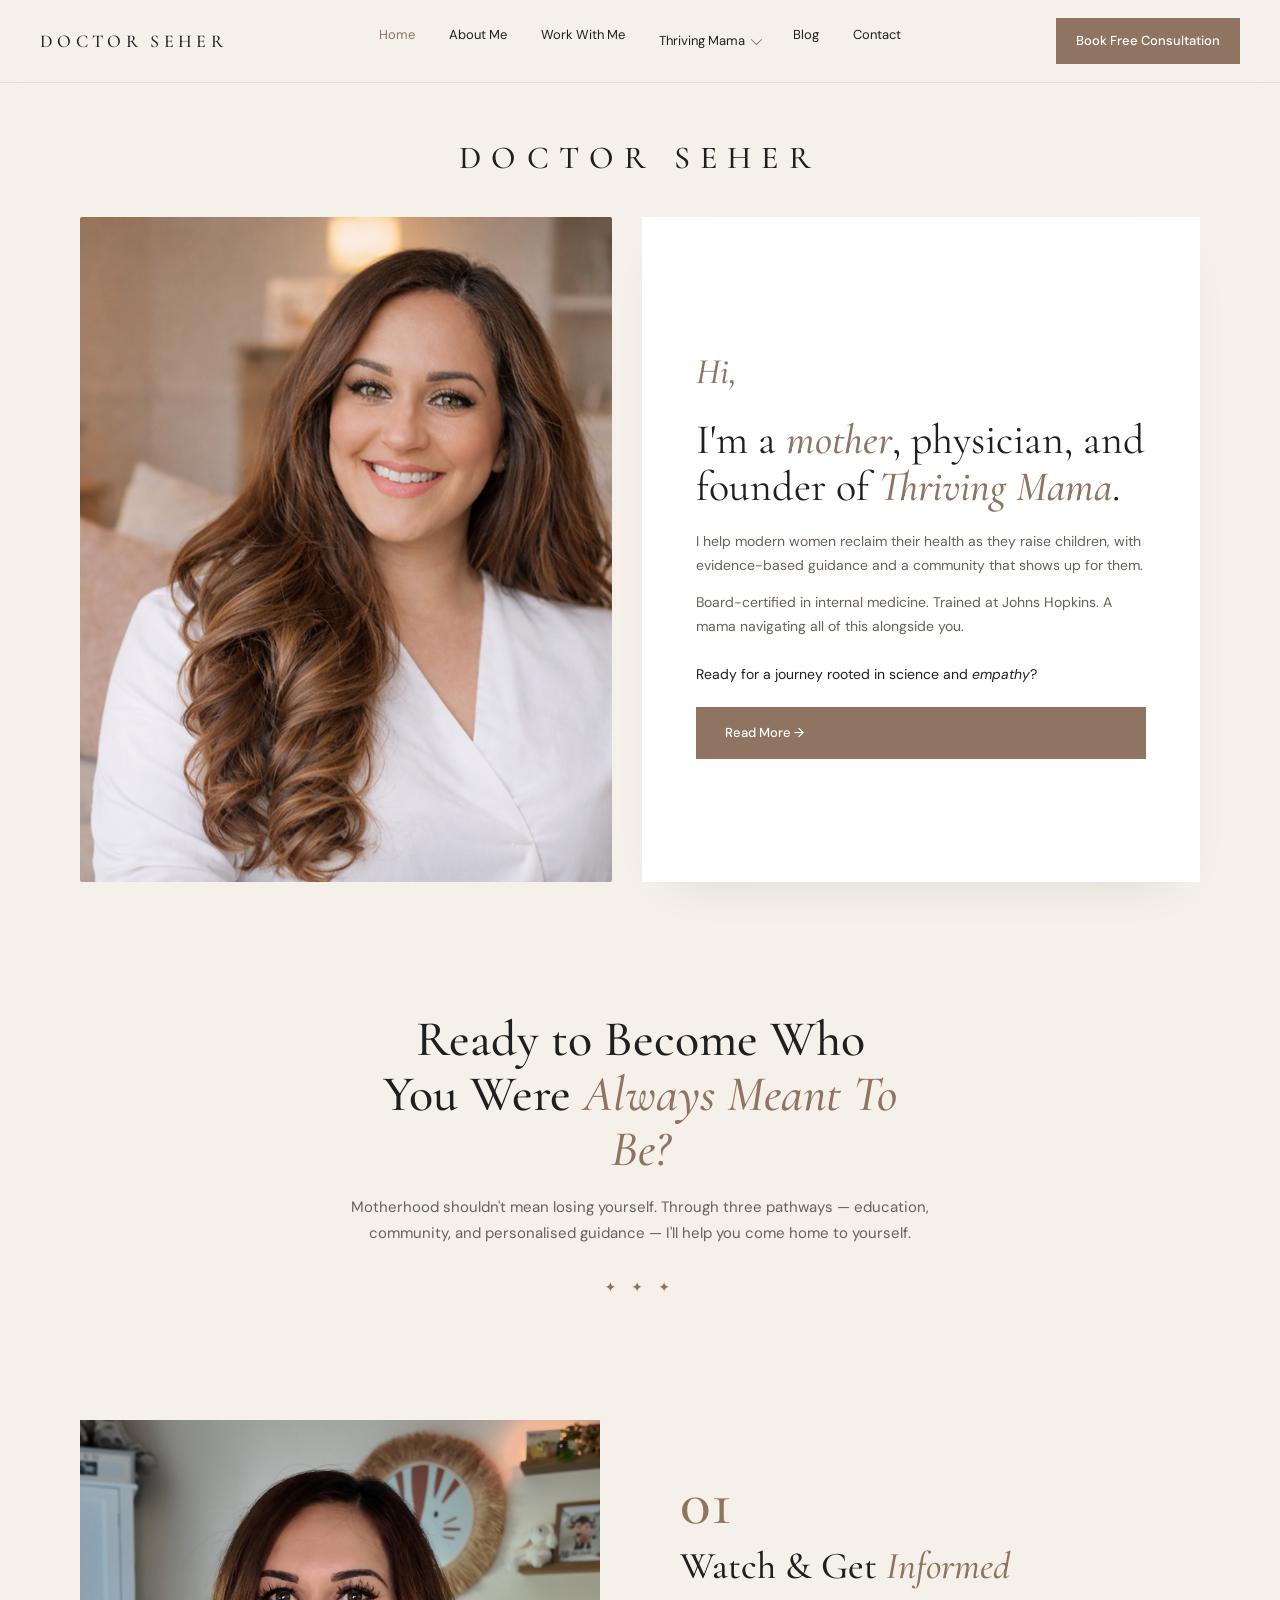
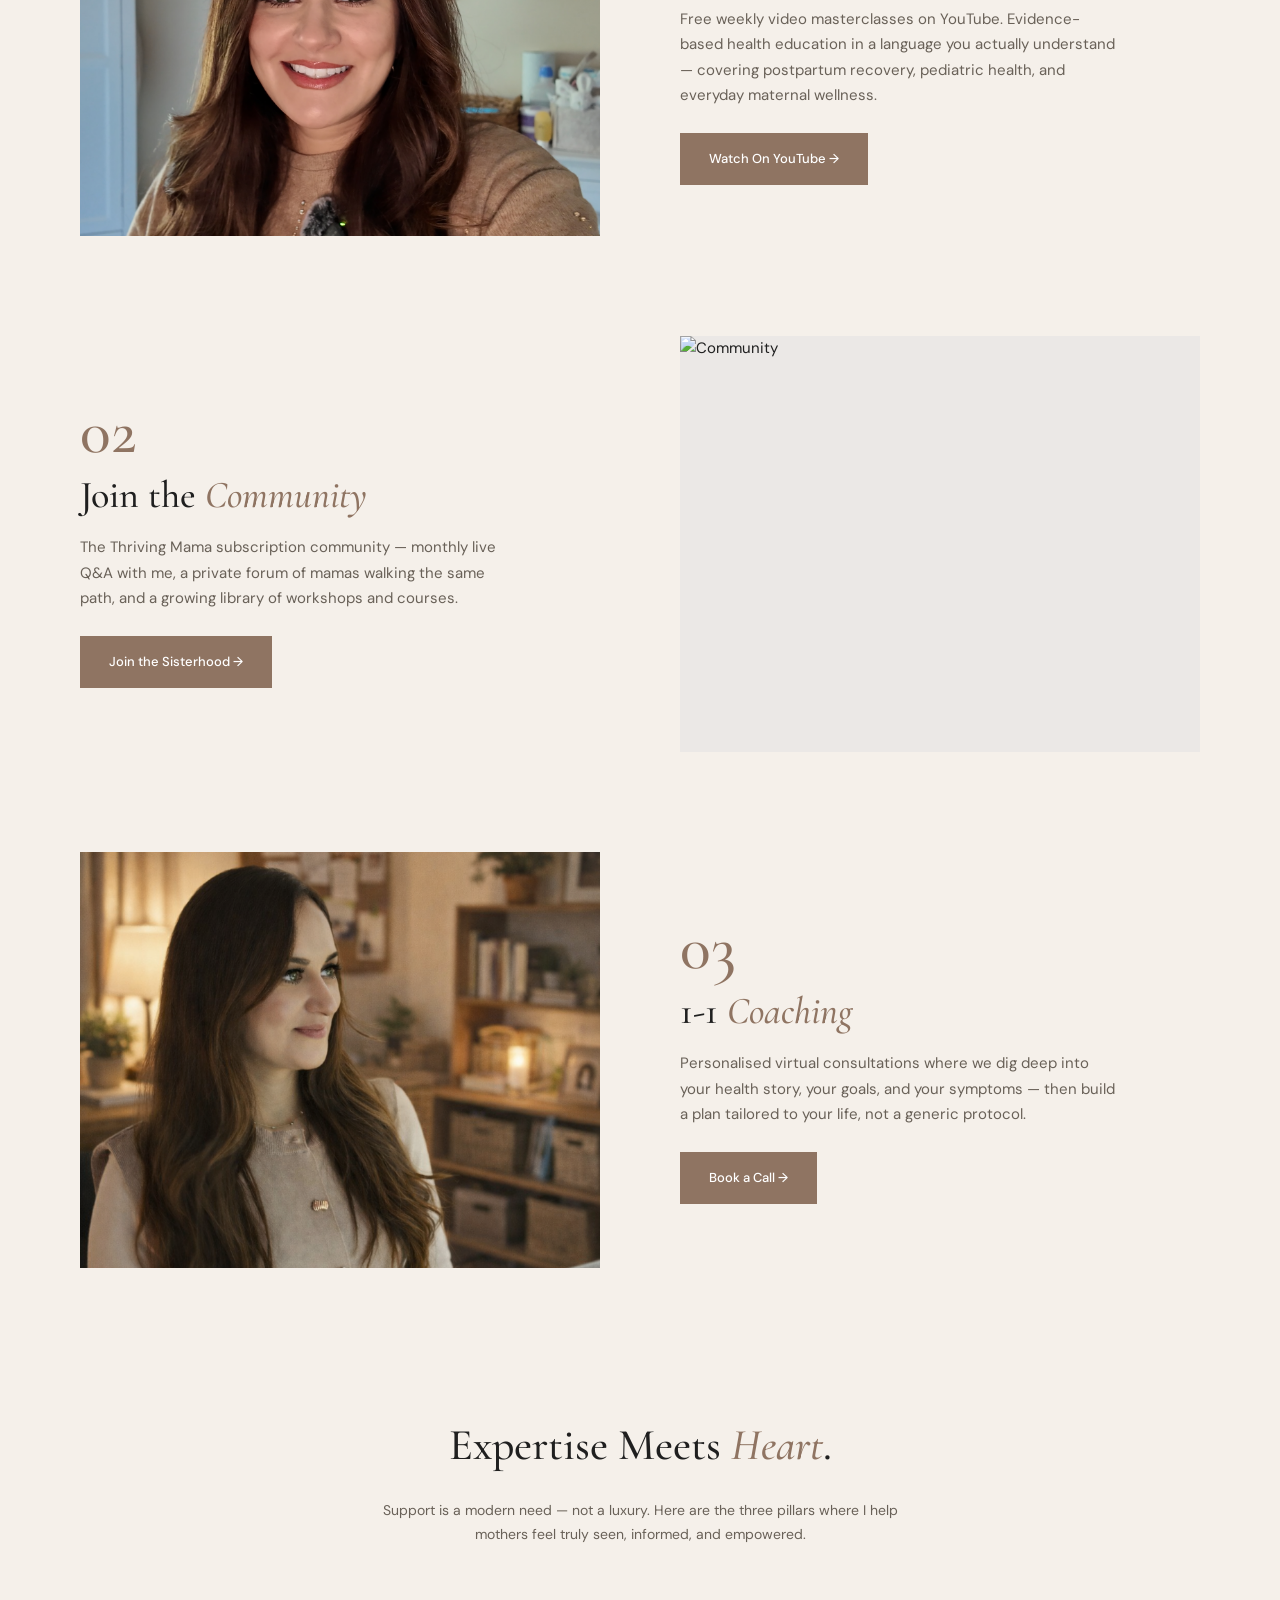
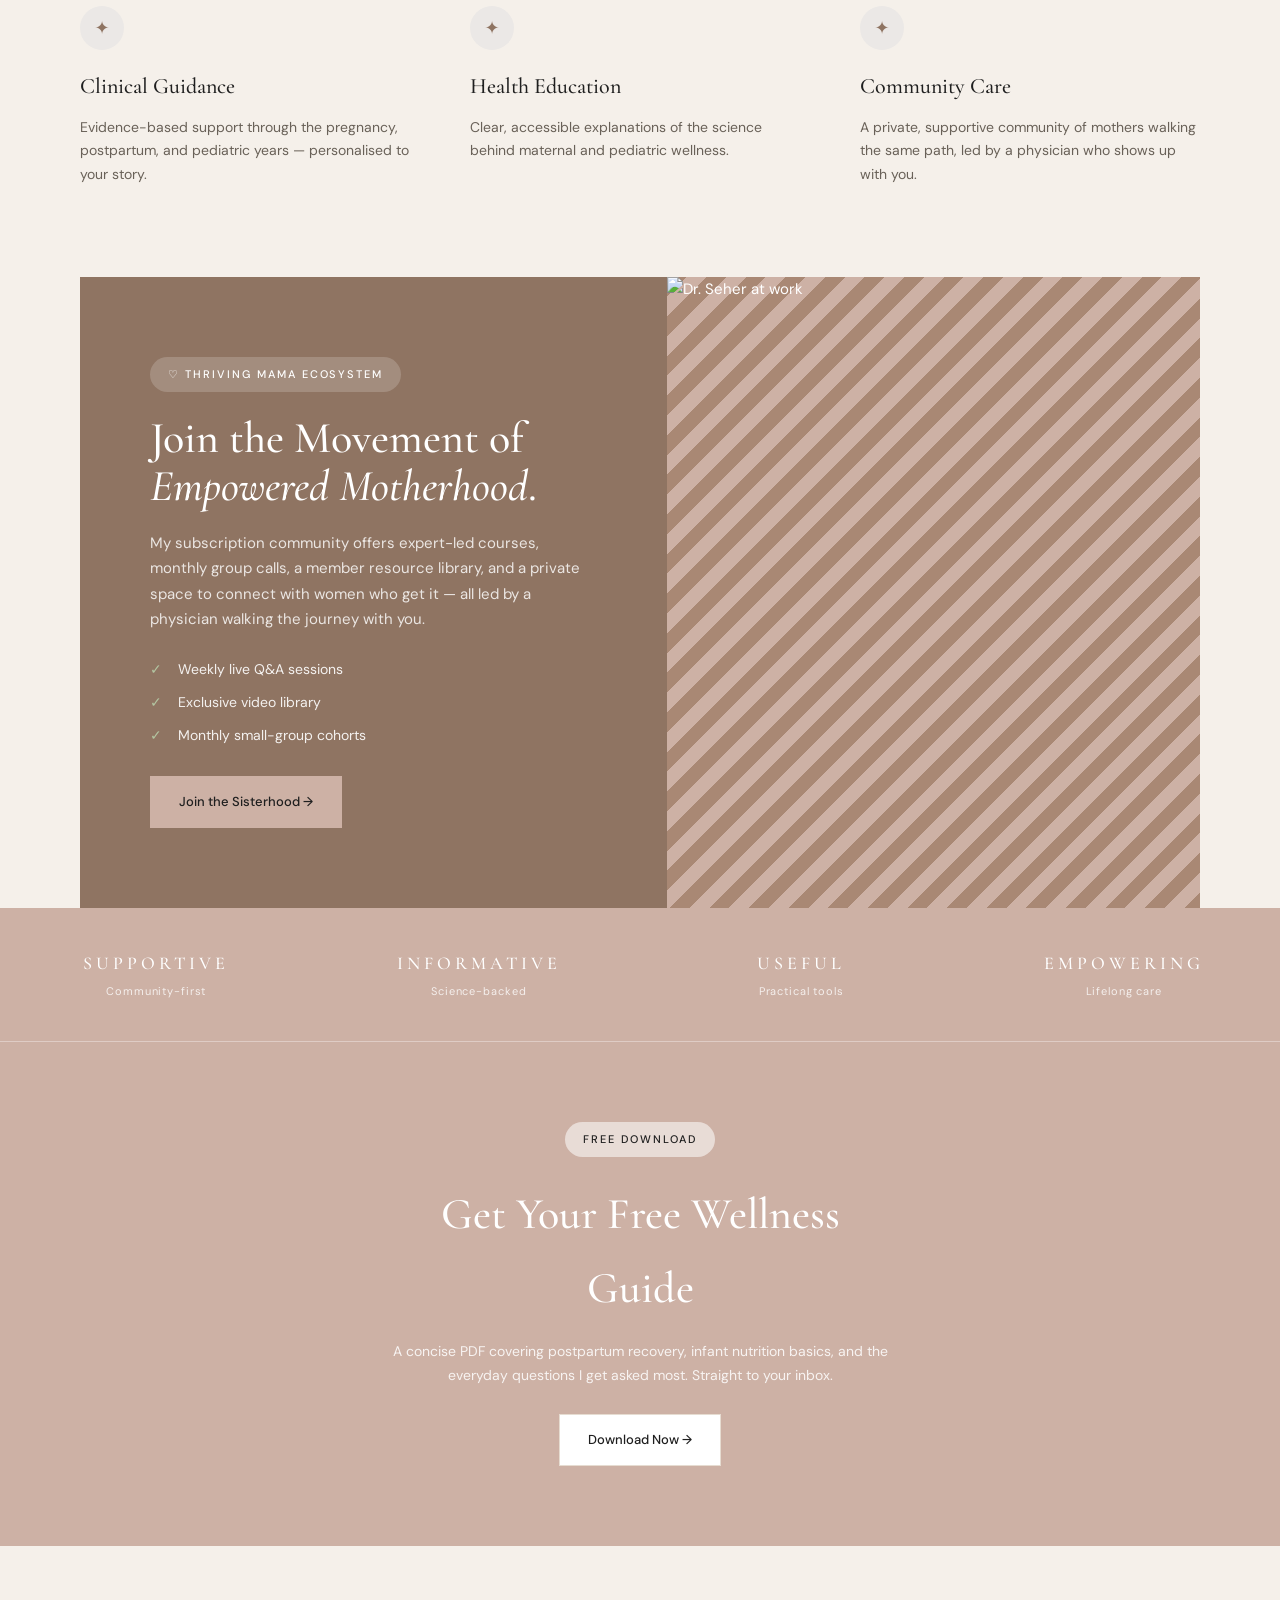
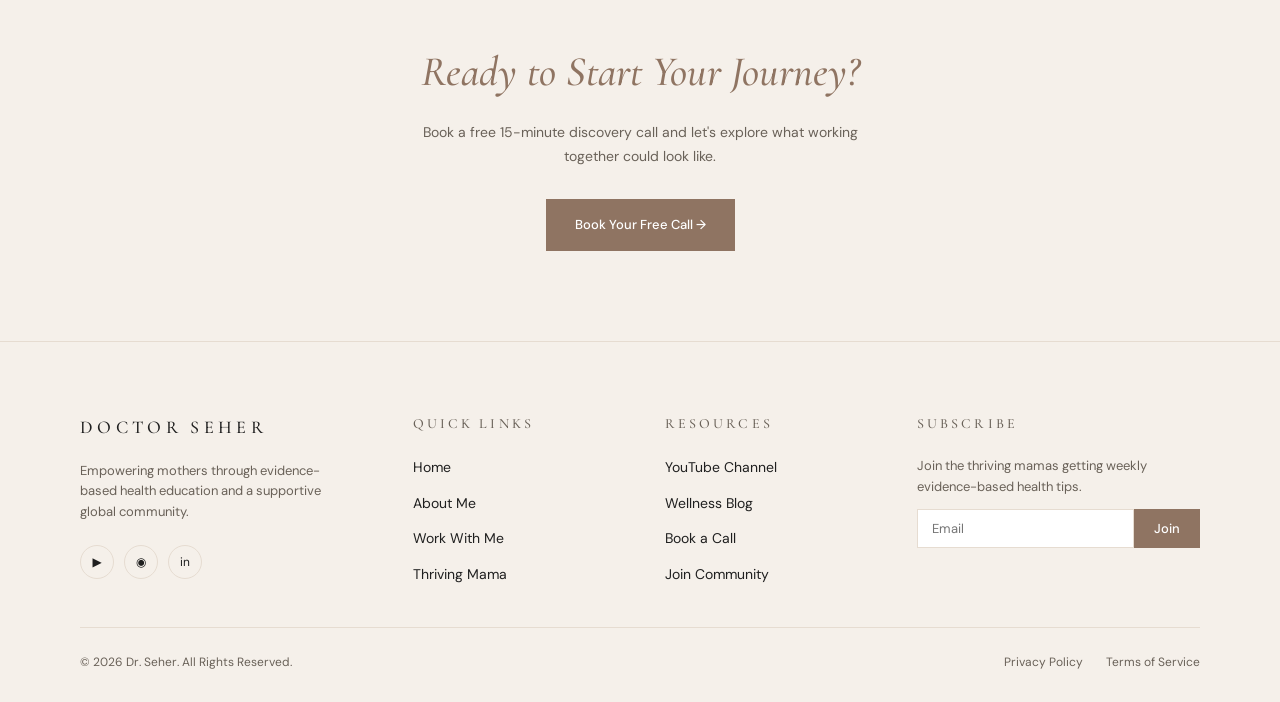
==== commit 88f1141c: "Increase home wordmark font size from 20px to 32px Co-Authored-By: Claude Sonnet 4.6 <noreply@anthro" ====
--- a/index.html
+++ b/index.html
@@ -9,7 +9,7 @@
 <link href="https://fonts.googleapis.com/css2?family=Cormorant+Garamond:ital,wght@0,400;0,500;0,600;1,400;1,500;1,600&family=DM+Sans:opsz,wght@9..40,300;9..40,400;9..40,500;9..40,600&family=JetBrains+Mono:wght@400;500&display=swap" rel="stylesheet">
 <link rel="stylesheet" href="assets/site.css">
 <style>
-  .home-wordmark { text-align:center; padding: 48px 0 32px; font-family: 'Cormorant Garamond', serif; letter-spacing: 0.32em; font-size: 20px; font-weight: 500; }
+  .home-wordmark { text-align:center; padding: 48px 0 32px; font-family: 'Cormorant Garamond', serif; letter-spacing: 0.32em; font-size: 32px; font-weight: 500; }
 
   /* Hero: portrait + white card */
   .home-hero { display: grid; grid-template-columns: 1fr 1.05fr; gap: 30px; align-items: stretch; padding-bottom: 120px; }
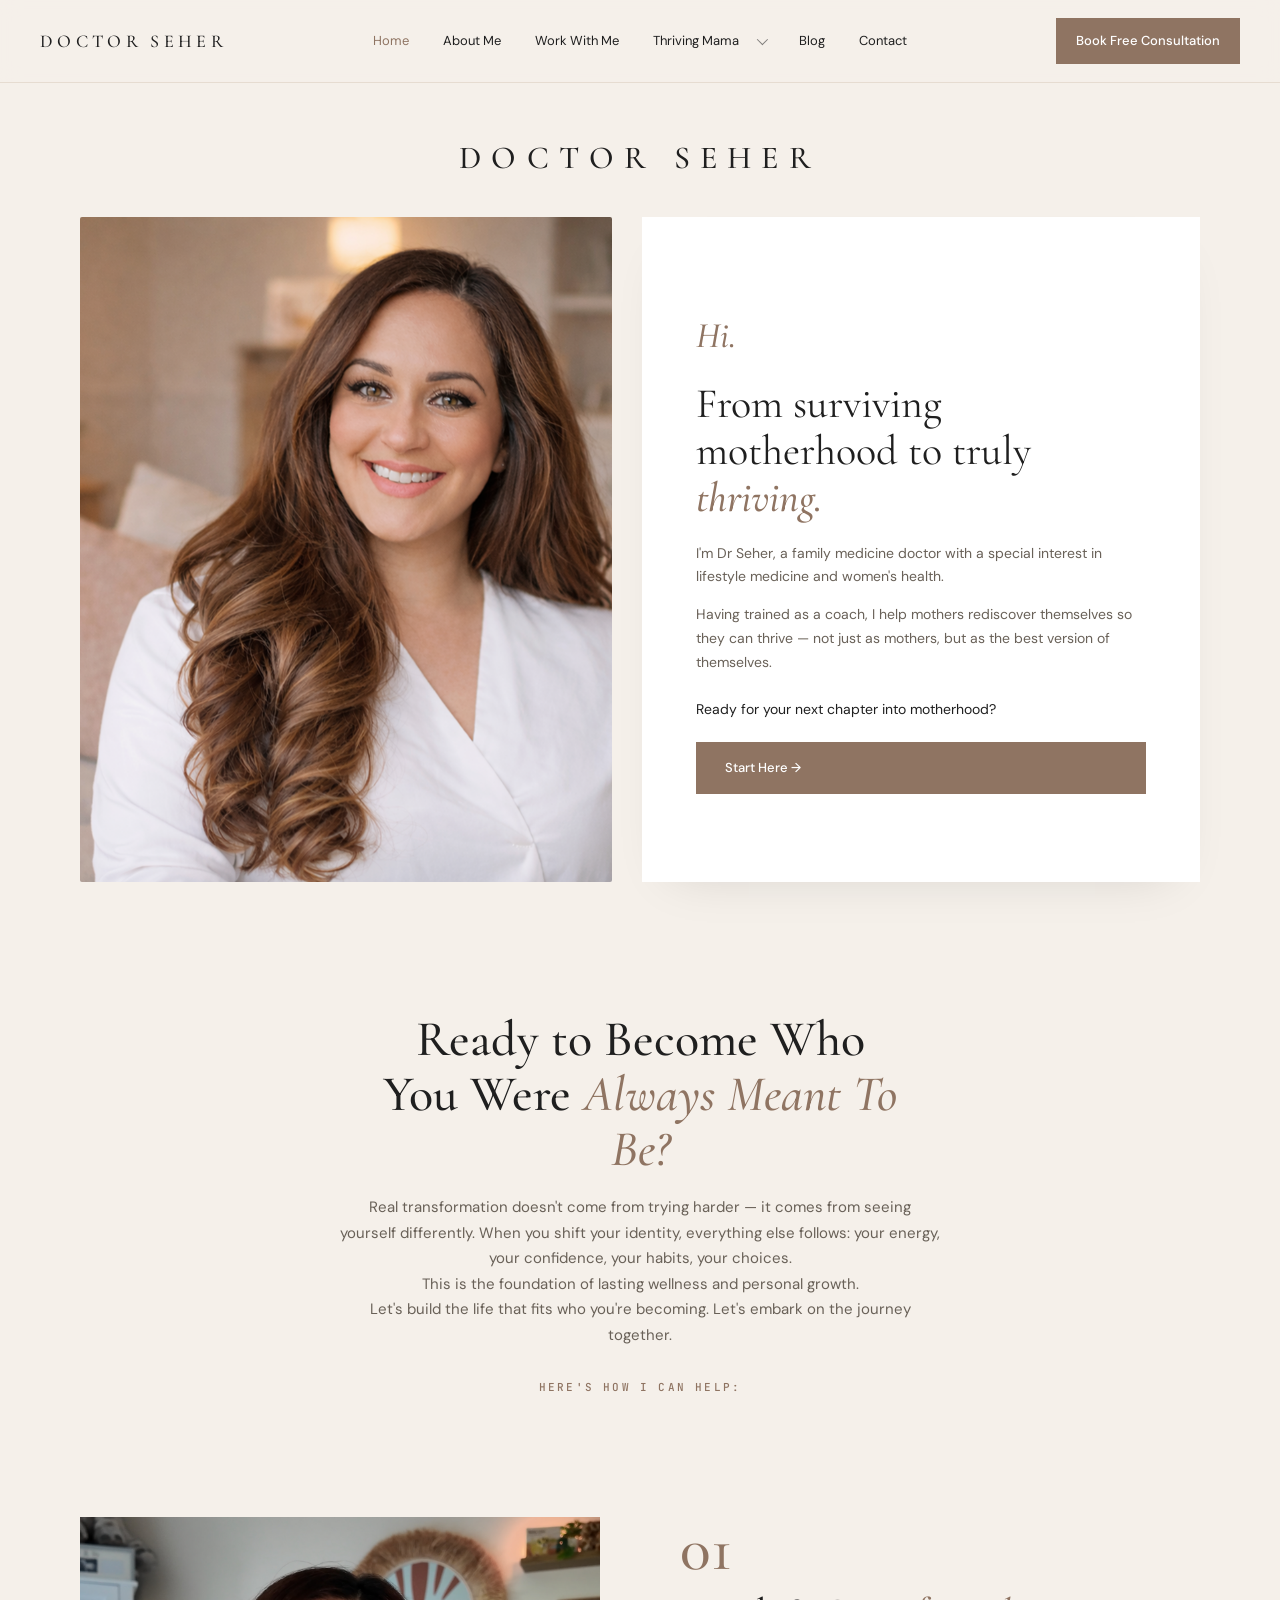
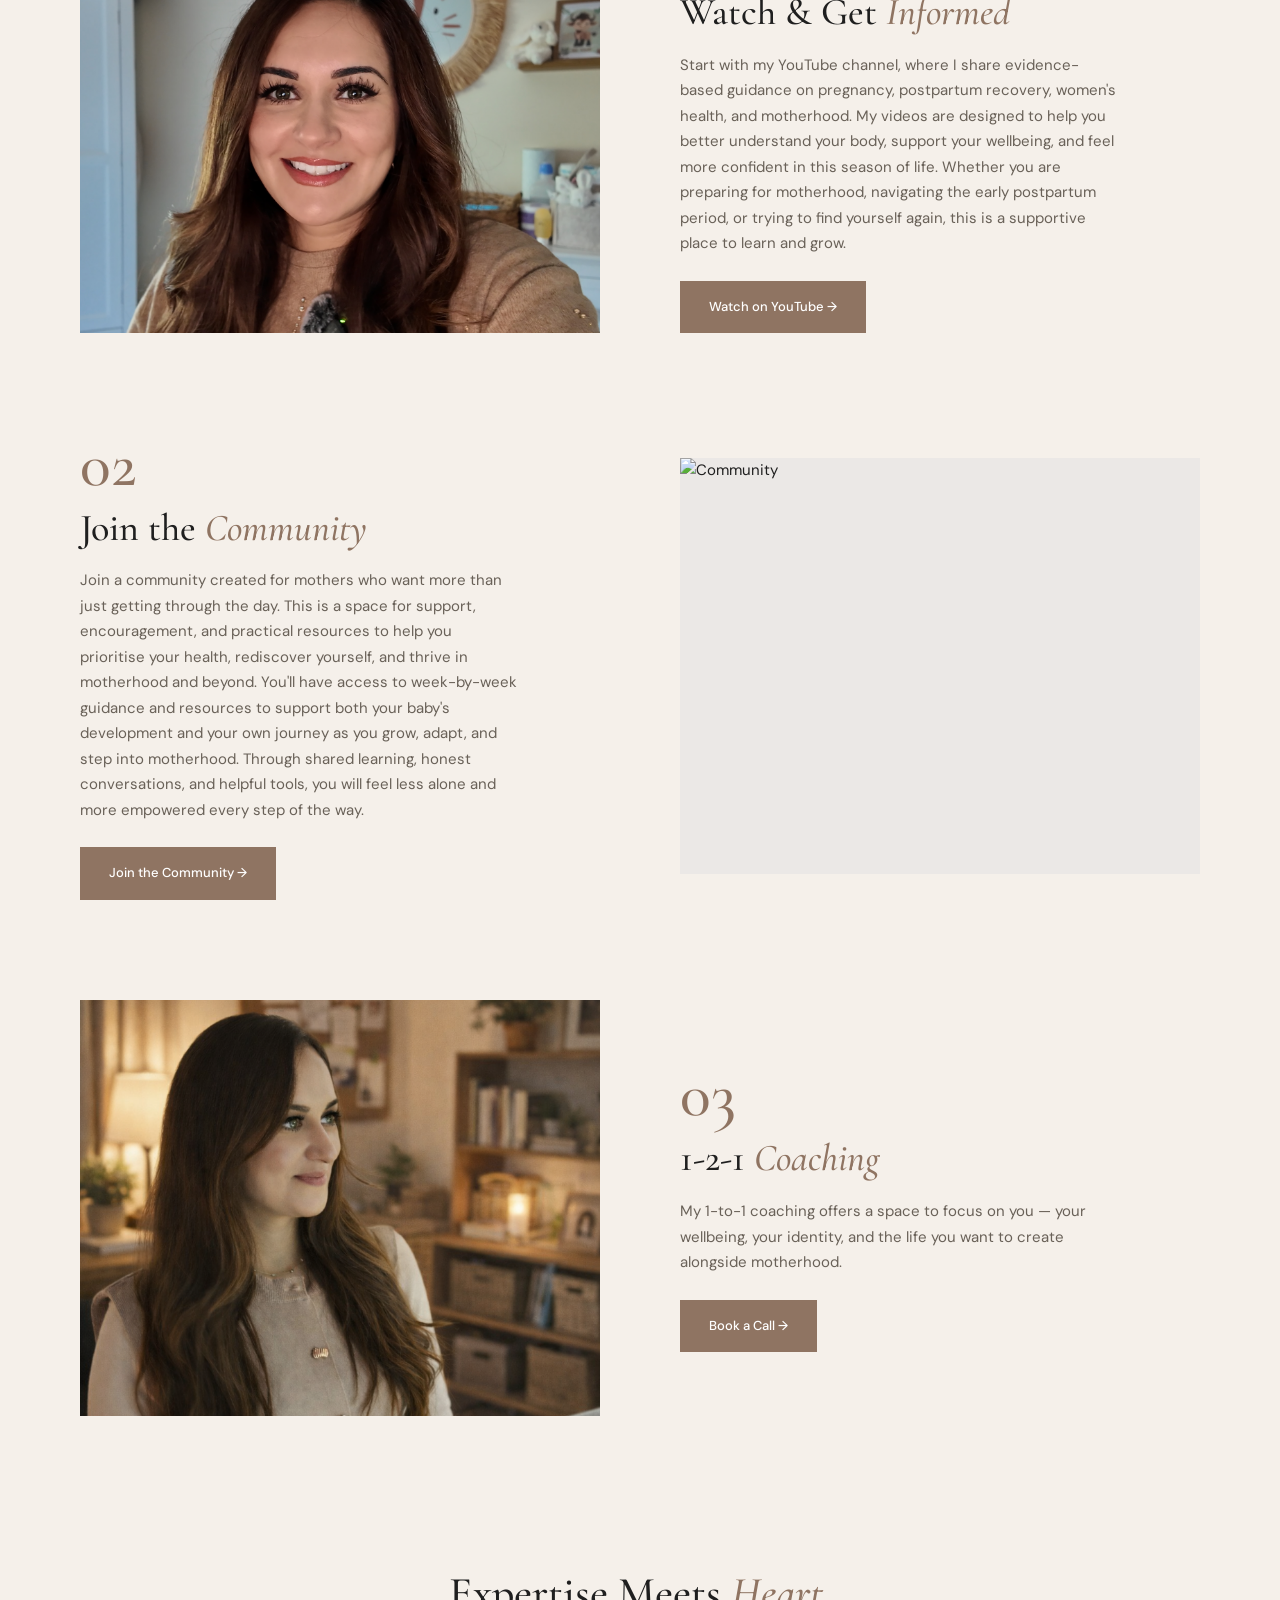
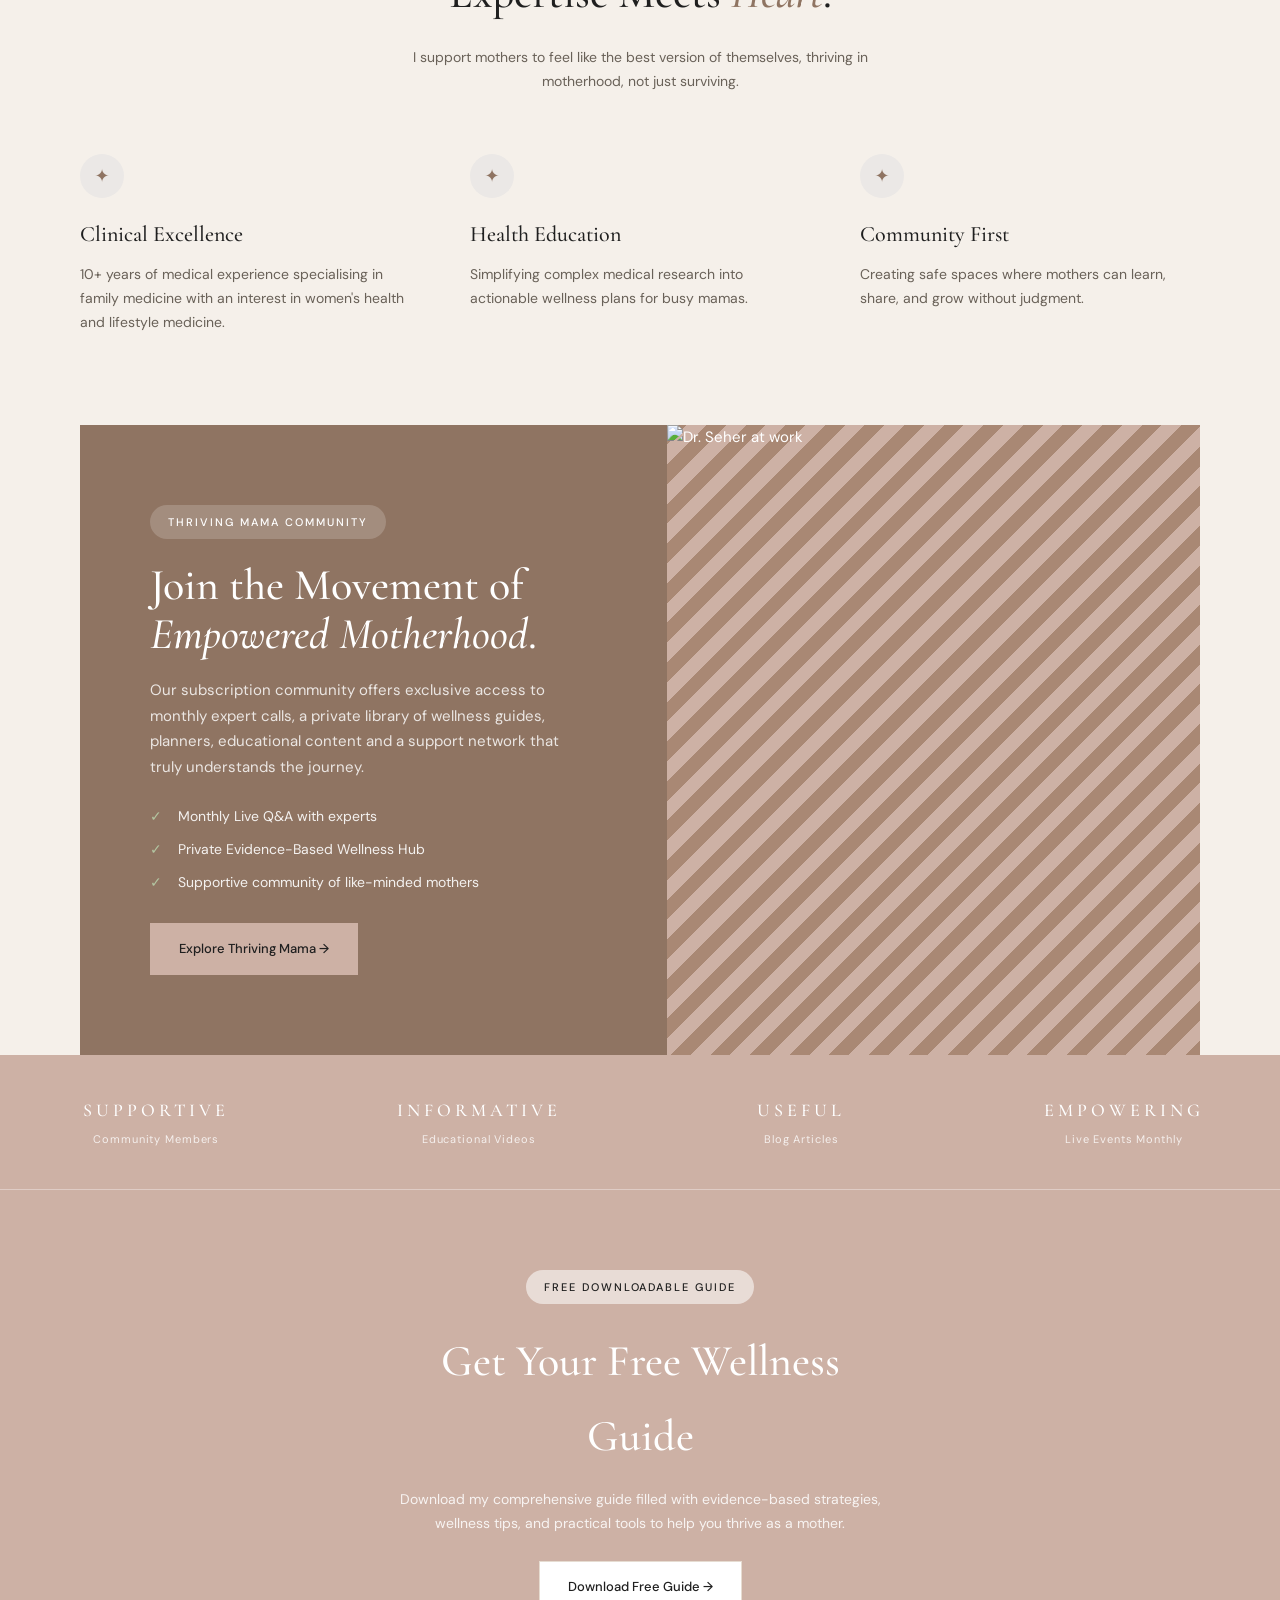
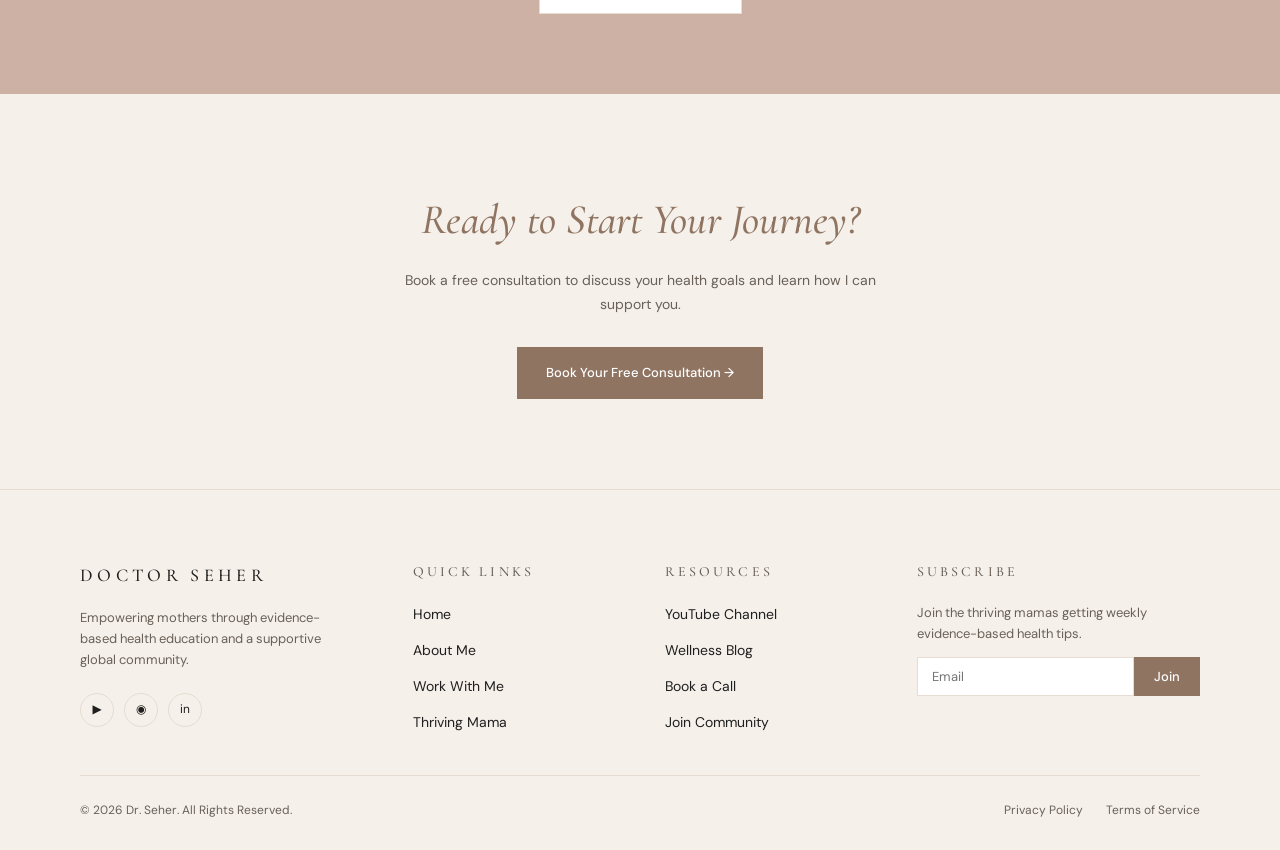
==== commit 2f8fe927: "Sync copy across homepage and work-with-me to match Figma design - Homepage hero: new intro copy (Dr" ====
--- a/index.html
+++ b/index.html
@@ -33,7 +33,7 @@
   .ready-head h2 { font-family: 'Cormorant Garamond', serif; font-weight: 500; font-size: clamp(34px, 4.2vw, 50px); line-height: 1.1; max-width: 22ch; margin: 0 auto 18px; }
   .ready-head h2 em { font-style: italic; color: var(--cocoa); }
   .ready-head p { color: var(--muted); max-width: 60ch; margin: 0 auto; font-size: 15px; }
-  .ready-head .divider-dot { display: block; margin: 30px auto 0; color: var(--cocoa); font-size: 14px; letter-spacing: 0.4em; }
+  .ready-head .divider-dot { display: block; margin: 30px auto 0; color: var(--cocoa); font-size: 11px; letter-spacing: 0.2em; text-transform: uppercase; font-family: 'JetBrains Mono', monospace; font-weight: 500; }
 
   .feature-row { display: grid; grid-template-columns: 1fr 1fr; gap: 80px; align-items: center; padding: 50px 0; }
   @media (max-width: 900px) { .feature-row { grid-template-columns: 1fr; gap: 36px; padding: 30px 0; } }
@@ -103,12 +103,12 @@
   <div class="home-hero">
     <div class="portrait-img hero-portrait"><img src="assets/dr-seher.jpg" alt="Dr. Seher"></div>
     <div class="hello-card">
-      <div class="hi">Hi,</div>
-      <h1>I'm a <em>mother</em>, physician, and founder of <em>Thriving Mama</em>.</h1>
-      <p>I help modern women reclaim their health as they raise children, with evidence-based guidance and a community that shows up for them.</p>
-      <p>Board-certified in internal medicine. Trained at Johns Hopkins. A mama navigating all of this alongside you.</p>
-      <p class="kicker">Ready for a journey rooted in science and <em>empathy</em>?</p>
-      <a href="pages/about.html" class="btn btn-cocoa">Read More →</a>
+      <div class="hi">Hi.</div>
+      <h1>From surviving motherhood to truly <em>thriving.</em></h1>
+      <p>I'm Dr Seher, a family medicine doctor with a special interest in lifestyle medicine and women's health.</p>
+      <p>Having trained as a coach, I help mothers rediscover themselves so they can thrive — not just as mothers, but as the best version of themselves.</p>
+      <p class="kicker">Ready for your next chapter into motherhood?</p>
+      <a href="pages/booking.html" class="btn btn-cocoa">Start Here →</a>
     </div>
   </div>
 </section>
@@ -116,8 +116,10 @@
 <section class="wrap">
   <div class="ready-head">
     <h2>Ready to Become Who You Were <em>Always Meant To Be?</em></h2>
-    <p>Motherhood shouldn't mean losing yourself. Through three pathways — education, community, and personalised guidance — I'll help you come home to yourself.</p>
-    <span class="divider-dot">✦ ✦ ✦</span>
+    <p>Real transformation doesn't come from trying harder — it comes from seeing yourself differently. When you shift your identity, everything else follows: your energy, your confidence, your habits, your choices.</p>
+    <p>This is the foundation of lasting wellness and personal growth.</p>
+    <p>Let's build the life that fits who you're becoming. Let's embark on the journey together.</p>
+    <span class="divider-dot">HERE'S HOW I CAN HELP:</span>
   </div>
 
   <div class="feature-row">
@@ -125,8 +127,8 @@
     <div>
       <div class="num">01</div>
       <h3>Watch &amp; Get <em>Informed</em></h3>
-      <p>Free weekly video masterclasses on YouTube. Evidence-based health education in a language you actually understand — covering postpartum recovery, pediatric health, and everyday maternal wellness.</p>
-      <a href="pages/thriving-mama-youtube.html" class="btn btn-cocoa">Watch On YouTube →</a>
+      <p>Start with my YouTube channel, where I share evidence-based guidance on pregnancy, postpartum recovery, women's health, and motherhood. My videos are designed to help you better understand your body, support your wellbeing, and feel more confident in this season of life. Whether you are preparing for motherhood, navigating the early postpartum period, or trying to find yourself again, this is a supportive place to learn and grow.</p>
+      <a href="pages/thriving-mama-youtube.html" class="btn btn-cocoa">Watch on YouTube →</a>
     </div>
   </div>
 
@@ -135,8 +137,8 @@
     <div>
       <div class="num">02</div>
       <h3>Join the <em>Community</em></h3>
-      <p>The Thriving Mama subscription community — monthly live Q&amp;A with me, a private forum of mamas walking the same path, and a growing library of workshops and courses.</p>
-      <a href="pages/thriving-mama-join.html" class="btn btn-cocoa">Join the Sisterhood →</a>
+      <p>Join a community created for mothers who want more than just getting through the day. This is a space for support, encouragement, and practical resources to help you prioritise your health, rediscover yourself, and thrive in motherhood and beyond. You'll have access to week-by-week guidance and resources to support both your baby's development and your own journey as you grow, adapt, and step into motherhood. Through shared learning, honest conversations, and helpful tools, you will feel less alone and more empowered every step of the way.</p>
+      <a href="pages/thriving-mama-join.html" class="btn btn-cocoa">Join the Community →</a>
     </div>
   </div>
 
@@ -144,8 +146,8 @@
     <div class="visual portrait-img"><img src="assets/feature-03.jpg" alt="1-1 coaching"></div>
     <div>
       <div class="num">03</div>
-      <h3>1-1 <em>Coaching</em></h3>
-      <p>Personalised virtual consultations where we dig deep into your health story, your goals, and your symptoms — then build a plan tailored to your life, not a generic protocol.</p>
+      <h3>1-2-1 <em>Coaching</em></h3>
+      <p>My 1-to-1 coaching offers a space to focus on you — your wellbeing, your identity, and the life you want to create alongside motherhood.</p>
       <a href="pages/work-with-me.html" class="btn btn-cocoa">Book a Call →</a>
     </div>
   </div>
@@ -154,22 +156,22 @@
 <section class="exp">
   <div class="wrap">
     <h2>Expertise Meets <em>Heart</em>.</h2>
-    <p class="sub">Support is a modern need — not a luxury. Here are the three pillars where I help mothers feel truly seen, informed, and empowered.</p>
+    <p class="sub">I support mothers to feel like the best version of themselves, thriving in motherhood, not just surviving.</p>
     <div class="exp-grid">
       <div class="exp-card">
         <div class="ichip">✦</div>
-        <h4>Clinical Guidance</h4>
-        <p>Evidence-based support through the pregnancy, postpartum, and pediatric years — personalised to your story.</p>
+        <h4>Clinical Excellence</h4>
+        <p>10+ years of medical experience specialising in family medicine with an interest in women's health and lifestyle medicine.</p>
       </div>
       <div class="exp-card">
         <div class="ichip">✦</div>
         <h4>Health Education</h4>
-        <p>Clear, accessible explanations of the science behind maternal and pediatric wellness.</p>
+        <p>Simplifying complex medical research into actionable wellness plans for busy mamas.</p>
       </div>
       <div class="exp-card">
         <div class="ichip">✦</div>
-        <h4>Community Care</h4>
-        <p>A private, supportive community of mothers walking the same path, led by a physician who shows up with you.</p>
+        <h4>Community First</h4>
+        <p>Creating safe spaces where mothers can learn, share, and grow without judgment.</p>
       </div>
     </div>
   </div>
@@ -178,39 +180,39 @@
 <section class="wrap" style="padding-bottom: 0;">
   <div class="movement">
     <div class="copy">
-      <span class="badge">♡ Thriving Mama Ecosystem</span>
+      <span class="badge">Thriving Mama Community</span>
       <h2>Join the Movement of <em>Empowered Motherhood</em>.</h2>
-      <p>My subscription community offers expert-led courses, monthly group calls, a member resource library, and a private space to connect with women who get it — all led by a physician walking the journey with you.</p>
+      <p>Our subscription community offers exclusive access to monthly expert calls, a private library of wellness guides, planners, educational content and a support network that truly understands the journey.</p>
       <ul class="checks">
-        <li>Weekly live Q&amp;A sessions</li>
-        <li>Exclusive video library</li>
-        <li>Monthly small-group cohorts</li>
+        <li>Monthly Live Q&amp;A with experts</li>
+        <li>Private Evidence-Based Wellness Hub</li>
+        <li>Supportive community of like-minded mothers</li>
       </ul>
-      <a href="pages/thriving-mama-join.html" class="btn btn-rose">Join the Sisterhood →</a>
+      <a href="pages/thriving-mama-join.html" class="btn btn-rose">Explore Thriving Mama →</a>
     </div>
     <div class="visual portrait-img"><img src="assets/movement.jpg" alt="Dr. Seher at work"></div>
   </div>
 </section>
 
 <div class="values">
-  <div><div class="v-h">SUPPORTIVE</div><div class="v-s">Community-first</div></div>
-  <div><div class="v-h">INFORMATIVE</div><div class="v-s">Science-backed</div></div>
-  <div><div class="v-h">USEFUL</div><div class="v-s">Practical tools</div></div>
-  <div><div class="v-h">EMPOWERING</div><div class="v-s">Lifelong care</div></div>
+  <div><div class="v-h">SUPPORTIVE</div><div class="v-s">Community Members</div></div>
+  <div><div class="v-h">INFORMATIVE</div><div class="v-s">Educational Videos</div></div>
+  <div><div class="v-h">USEFUL</div><div class="v-s">Blog Articles</div></div>
+  <div><div class="v-h">EMPOWERING</div><div class="v-s">Live Events Monthly</div></div>
 </div>
 
 <section class="leadmag">
-  <span class="badge">Free Download</span>
+  <span class="badge">Free Downloadable Guide</span>
   <h2>Get Your Free Wellness Guide</h2>
-  <p>A concise PDF covering postpartum recovery, infant nutrition basics, and the everyday questions I get asked most. Straight to your inbox.</p>
-  <a href="pages/booking.html" class="btn btn-white">Download Now →</a>
+  <p>Download my comprehensive guide filled with evidence-based strategies, wellness tips, and practical tools to help you thrive as a mother.</p>
+  <a href="pages/booking.html" class="btn btn-white">Download Free Guide →</a>
 </section>
 
 <section class="final-cta">
   <div class="wrap-narrow">
     <h2>Ready to Start Your Journey?</h2>
-    <p>Book a free 15-minute discovery call and let's explore what working together could look like.</p>
-    <a href="pages/booking.html" class="btn btn-cocoa">Book Your Free Call →</a>
+    <p>Book a free consultation to discuss your health goals and learn how I can support you.</p>
+    <a href="pages/booking.html" class="btn btn-cocoa">Book Your Free Consultation →</a>
   </div>
 </section>
 
--- a/assets/site.css
+++ b/assets/site.css
@@ -47,7 +47,7 @@
   color: var(--ink);
 }
 nav.top > .inner > ul {
-  list-style: none; display: flex; gap: 34px; justify-content: center;
+  list-style: none; display: flex; gap: 34px; justify-content: center; align-items: center;
   font-size: 13px; font-weight: 400; color: var(--ink);
 }
 nav.top ul a { padding: 6px 0; transition: color 0.2s; }
@@ -59,9 +59,9 @@
   transition: background 0.2s;
 }
 nav.top .cta:hover { background: var(--ink); }
-nav.top .dropdown { position: relative; }
+nav.top .dropdown { position: relative; display: flex; align-items: center; }
 nav.top .dropdown > a {
-  display: inline-flex; align-items: center; gap: 6px;
+  display: inline-flex; align-items: center; gap: 18px;
 }
 nav.top .dropdown > a::after {
   content: "";
@@ -110,9 +110,83 @@
   background: var(--bg); color: var(--cocoa);
   padding-left: 28px;
 }
+/* hamburger button */
+.nav-toggle {
+  display: none; flex-direction: column; justify-content: center; gap: 5px;
+  width: 36px; height: 36px; background: none; border: none; cursor: pointer;
+  padding: 4px; margin-left: 12px;
+}
+.nav-toggle span {
+  display: block; height: 1.5px; background: var(--ink);
+  transition: transform 0.25s ease, opacity 0.2s;
+}
+.nav-toggle.open span:nth-child(1) { transform: translateY(6.5px) rotate(45deg); }
+.nav-toggle.open span:nth-child(2) { opacity: 0; }
+.nav-toggle.open span:nth-child(3) { transform: translateY(-6.5px) rotate(-45deg); }
+
 @media (max-width: 1040px) {
-  nav.top .inner { grid-template-columns: 1fr auto; padding: 14px 24px; }
-  nav.top > .inner > ul { display: none; }
+  nav.top .inner {
+    grid-template-columns: 1fr auto;
+    padding: 14px 24px;
+    flex-wrap: wrap;
+  }
+  nav.top .cta { display: none; }
+  .nav-toggle { display: flex; }
+
+  nav.top > .inner > ul {
+    display: none; flex-direction: column; gap: 0;
+    position: absolute; top: 100%; left: 0; right: 0;
+    background: rgba(245,240,234,0.98);
+    padding: 8px 28px 24px;
+    box-shadow: 0 12px 30px -10px rgba(31,26,31,0.15);
+    border-bottom: 1px solid var(--rule);
+    justify-content: flex-start; align-items: stretch;
+    z-index: 49;
+  }
+  nav.top > .inner > ul.open { display: flex; }
+
+  nav.top > .inner > ul > li { border-bottom: 1px solid var(--rule); }
+  nav.top > .inner > ul > li > a {
+    display: block; padding: 16px 0;
+    font-size: 16px; color: var(--ink);
+  }
+
+  /* dropdown on mobile — collapsible */
+  nav.top .dropdown { display: block; }
+  nav.top .dropdown > a { pointer-events: auto; }
+  nav.top .dropdown > a::after {
+    display: inline-block;
+    transform: rotate(45deg) translateY(-2px);
+    transition: transform 0.25s ease;
+  }
+  nav.top .dropdown.open > a::after {
+    transform: rotate(225deg) translateY(-2px);
+  }
+  nav.top .dropdown-menu {
+    position: static; transform: none;
+    opacity: 0; visibility: hidden; max-height: 0; overflow: hidden;
+    box-shadow: none; border: none;
+    padding: 0 0 0 16px; min-width: unset; background: transparent;
+    transition: opacity 0.2s, max-height 0.3s ease, padding 0.2s;
+    pointer-events: none;
+  }
+  nav.top .dropdown.open .dropdown-menu {
+    opacity: 1; visibility: visible; max-height: 200px;
+    padding: 4px 0 12px 16px; pointer-events: auto;
+  }
+  nav.top .dropdown-menu li { border: none; }
+  nav.top .dropdown-menu a {
+    display: block;
+    font-size: 13px; color: #1f1f1f;
+    white-space: normal;
+    padding: 9px 14px;
+    background: rgba(143,116,98,0.08);
+    border-left: 2px solid var(--cocoa);
+    margin-bottom: 6px;
+  }
+  nav.top .dropdown-menu a:hover { background: rgba(143,116,98,0.16); color: var(--cocoa); padding-left: 14px; }
+  nav.top .dropdown::after { display: none; }
+
 }
 
 /* ===== BUTTONS ===== */
